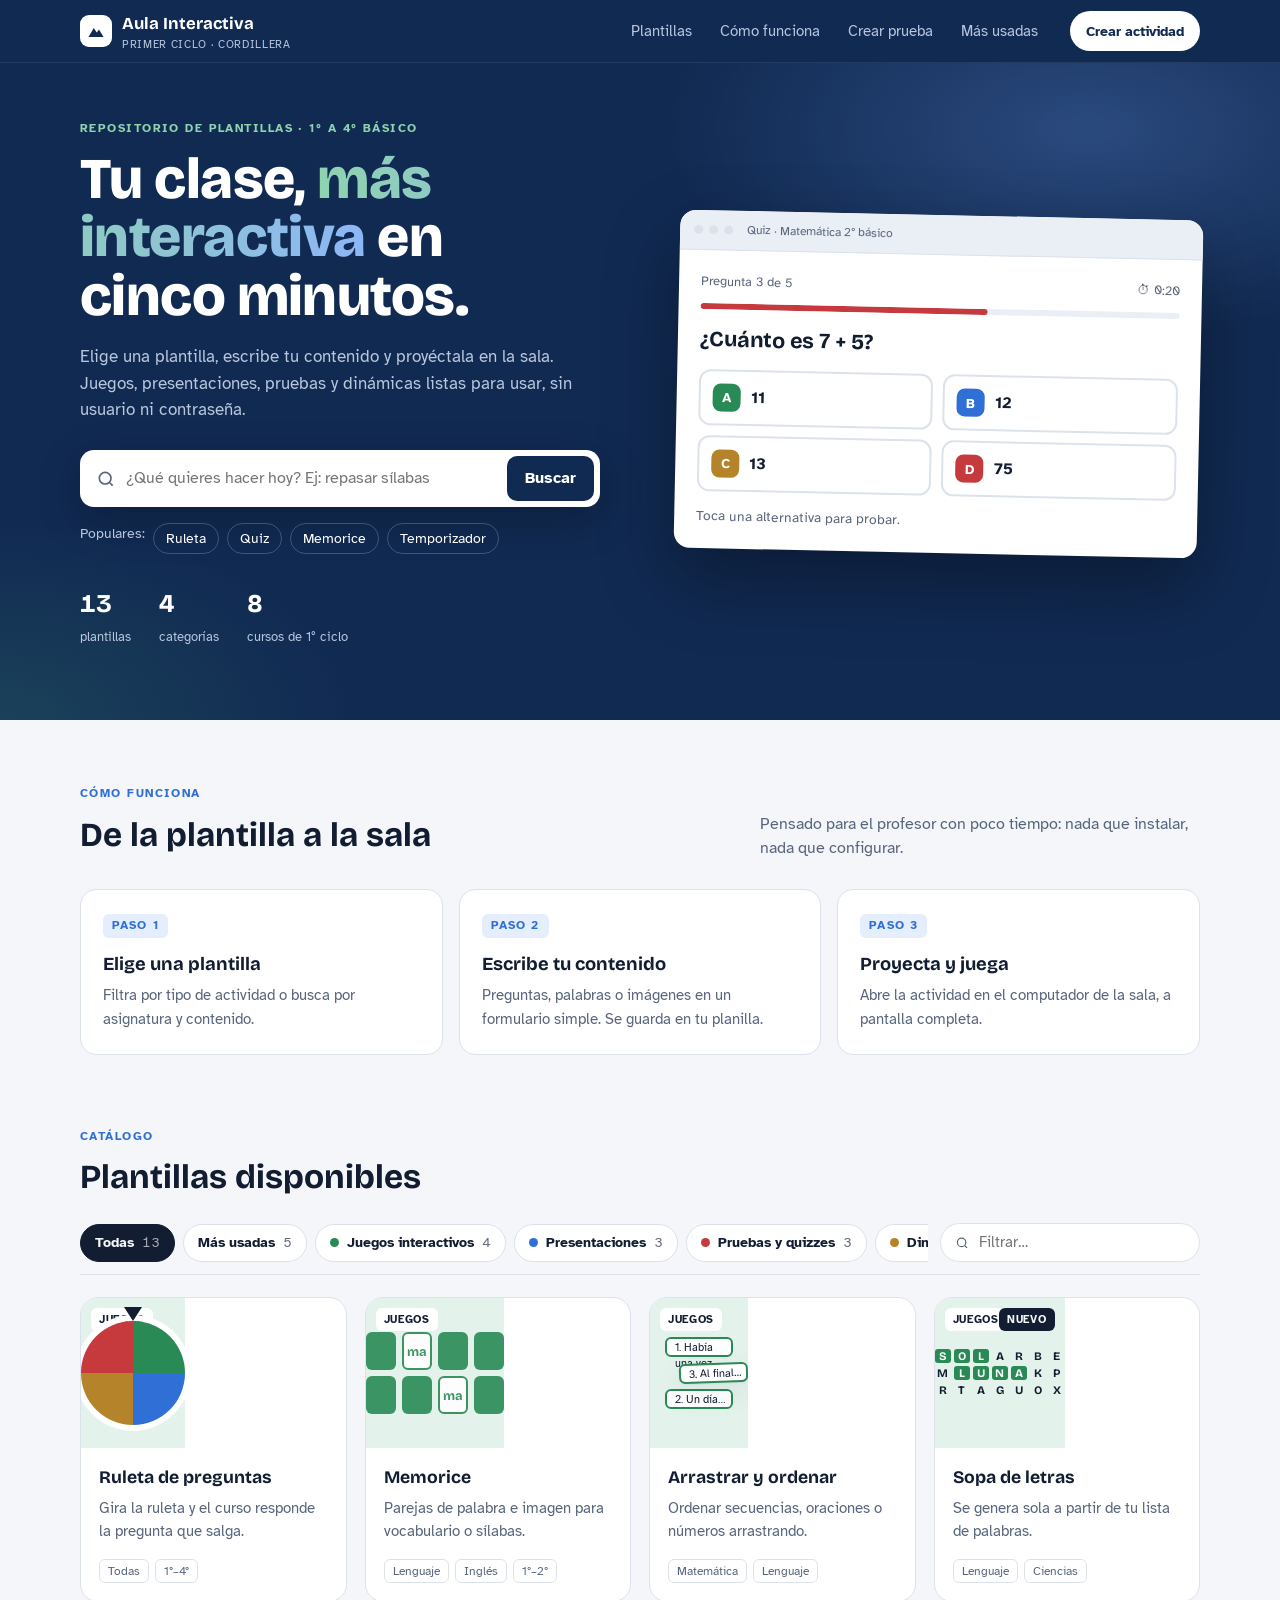
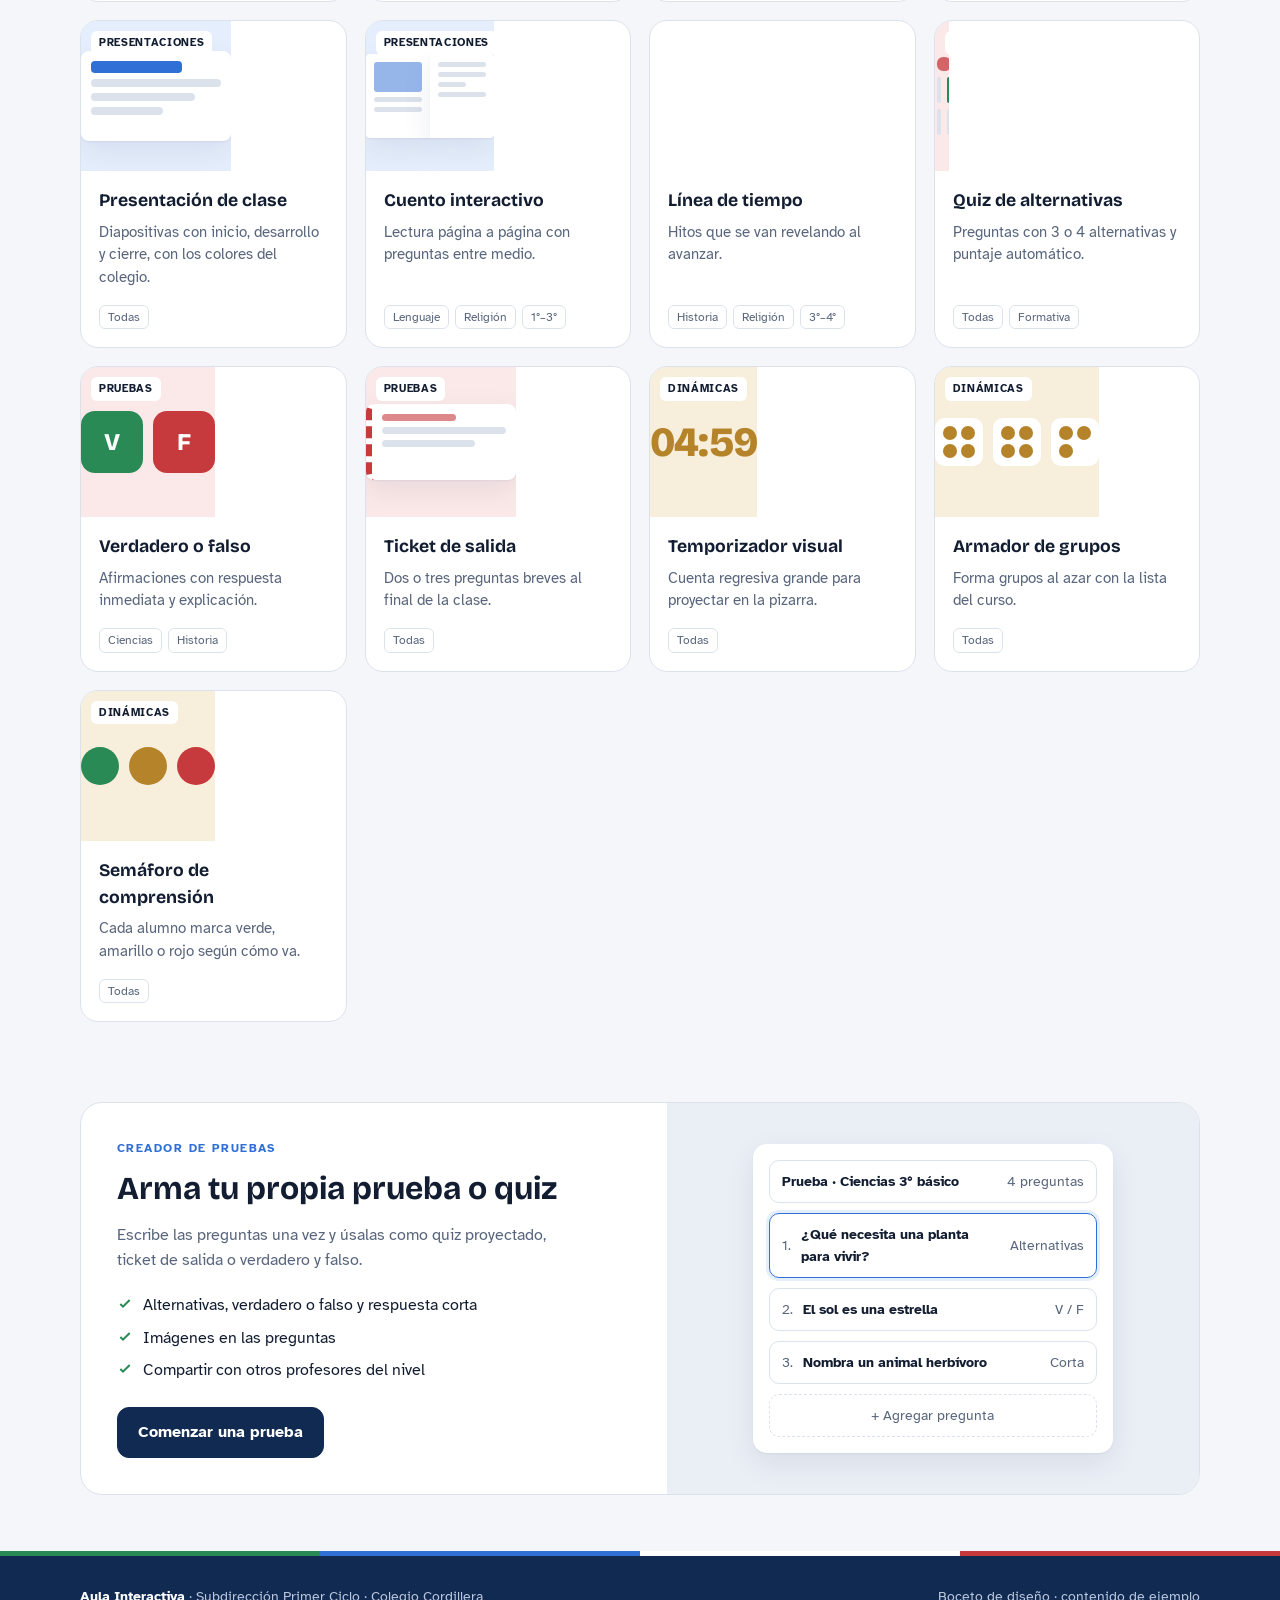
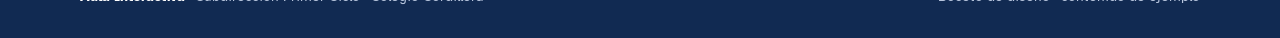
==== index.html @ 945f71b3 "Rename Index.html to index.html" ====
<!DOCTYPE html>
<html lang="es">
<head>
<meta charset="utf-8">
<meta name="viewport" content="width=device-width, initial-scale=1, viewport-fit=cover">
<style>body{margin:0}[hidden]{display:none!important}img{max-width:100%}</style>
<title>Aula Interactiva Cordillera</title>
<link rel="preconnect" href="https://fonts.googleapis.com">
<link rel="preconnect" href="https://fonts.gstatic.com" crossorigin>
<link rel="stylesheet" href="https://fonts.googleapis.com/css2?family=Bricolage+Grotesque:opsz,wght@12..96,500;12..96,700;12..96,800&family=Atkinson+Hyperlegible:wght@400;700&display=swap">
<style>
/* Layout: sitio de una página — nav fija, portada con vista previa proyectada, pasos, destacada, catálogo filtrable con miniaturas vivas, CTA crear prueba, pie */
:root{
  --bg:#f4f6fa; --surface:#ffffff; --sunk:#eaeef5; --ink:#121d31; --muted:#58657c; --line:#dce2ec;
  --navy:#112a52; --navy-2:#1b3a6e; --on-navy:#ffffff; --on-navy-muted:#b8c6de; --accent:#2f6fd6;
  --c-juegos:#2a8a55; --c-pres:#2f6fd6; --c-pruebas:#c63a3e; --c-din:#b5832a;
  --t-juegos:#e3f2ea; --t-pres:#e5eefc; --t-pruebas:#fbe8e8; --t-din:#f7efdc;
  --shadow:0 1px 2px rgba(17,42,82,.06),0 10px 30px rgba(17,42,82,.08);
  --f-display:"Bricolage Grotesque",ui-sans-serif,system-ui,sans-serif;
  --f-body:"Atkinson Hyperlegible",ui-sans-serif,system-ui,sans-serif;
}
@media (prefers-color-scheme:dark){:root:not([data-theme="light"]){
  --bg:#0c1320; --surface:#152033; --sunk:#101a2a; --ink:#e9eef7; --muted:#9caac0; --line:#24324a;
  --navy:#0a1b38; --navy-2:#13294d; --on-navy:#ffffff; --on-navy-muted:#9fb1d0; --accent:#6c9cf0;
  --c-juegos:#4cbf82; --c-pres:#6c9cf0; --c-pruebas:#ec6d70; --c-din:#e0b25b;
  --t-juegos:#15302a; --t-pres:#162a49; --t-pruebas:#3a1d24; --t-din:#33291b;
  --shadow:0 1px 2px rgba(0,0,0,.35),0 10px 30px rgba(0,0,0,.25); color-scheme:dark}}
:root[data-theme="dark"]{
  --bg:#0c1320; --surface:#152033; --sunk:#101a2a; --ink:#e9eef7; --muted:#9caac0; --line:#24324a;
  --navy:#0a1b38; --navy-2:#13294d; --on-navy:#ffffff; --on-navy-muted:#9fb1d0; --accent:#6c9cf0;
  --c-juegos:#4cbf82; --c-pres:#6c9cf0; --c-pruebas:#ec6d70; --c-din:#e0b25b;
  --t-juegos:#15302a; --t-pres:#162a49; --t-pruebas:#3a1d24; --t-din:#33291b;
  --shadow:0 1px 2px rgba(0,0,0,.35),0 10px 30px rgba(0,0,0,.25); color-scheme:dark}

*{box-sizing:border-box}
html{scroll-behavior:smooth}
body{background:var(--bg);color:var(--ink);font-family:var(--f-body);font-size:16px;line-height:1.55}
.wrap{max-width:1160px;margin:0 auto;padding-inline:20px}
h1,h2,h3{font-family:var(--f-display);text-wrap:balance;margin:0}
a{color:inherit}
button{font:inherit}
:focus-visible{outline:3px solid var(--accent);outline-offset:2px;border-radius:6px}
.eyebrow{font-size:.75rem;letter-spacing:.12em;text-transform:uppercase;font-weight:700;color:var(--accent)}

/* NAV */
.nav{position:sticky;top:env(safe-area-inset-top,0px);z-index:30;background:var(--navy);color:var(--on-navy);border-bottom:1px solid rgba(255,255,255,.08)}
.nav .wrap{display:flex;align-items:center;gap:20px;height:62px}
.logo{display:flex;align-items:center;gap:10px;text-decoration:none;font-family:var(--f-display);font-weight:700;font-size:1.05rem;white-space:nowrap}
.logo .mk{width:32px;height:32px;border-radius:9px;background:var(--on-navy);color:var(--navy);display:grid;place-items:center}
.logo small{display:block;font:400 .7rem var(--f-body);color:var(--on-navy-muted);letter-spacing:.06em;text-transform:uppercase}
.links{display:flex;gap:4px;margin-left:auto}
.links a{text-decoration:none;padding:8px 12px;border-radius:8px;color:var(--on-navy-muted);font-size:.92rem}
.links a:hover{color:var(--on-navy);background:rgba(255,255,255,.08)}
.nav .cta{background:var(--on-navy);color:var(--navy);border:0;border-radius:999px;padding:9px 16px;font-weight:700;font-size:.9rem;cursor:pointer;white-space:nowrap}
@media (max-width:820px){.links{display:none}.nav .cta{margin-left:auto}}

/* HERO */
.hero{background:var(--navy);color:var(--on-navy);position:relative;overflow:hidden}
.hero::before{content:"";position:absolute;inset:0;background:
  radial-gradient(600px 300px at 85% 10%,rgba(108,156,240,.28),transparent 70%),
  radial-gradient(500px 280px at 0% 100%,rgba(76,191,130,.16),transparent 70%)}
.hero .wrap{position:relative;display:grid;grid-template-columns:1.05fr 1fr;gap:48px;align-items:center;padding-block:56px 72px}
.hero h1{font-weight:800;font-size:clamp(2.1rem,5.2vw,3.6rem);line-height:1.02;letter-spacing:-.01em}
.hero h1 em{font-style:normal;background:linear-gradient(90deg,#8fd3ae,#8db6f7);-webkit-background-clip:text;background-clip:text;color:transparent}
.hero p.lede{color:var(--on-navy-muted);font-size:1.08rem;max-width:46ch;margin:18px 0 26px}
.hsearch{display:flex;gap:8px;background:var(--surface);border-radius:14px;padding:6px;box-shadow:0 12px 40px rgba(0,0,0,.25);max-width:520px}
.hsearch label{flex:1;min-width:0;display:flex;align-items:center;gap:10px;padding-left:10px;color:var(--muted)}
.hsearch input{flex:1;min-width:0;border:0;background:transparent;color:var(--ink);font:inherit;outline:none;padding:10px 0}
.hsearch button{border:0;border-radius:10px;background:var(--navy);color:var(--on-navy);padding:0 18px;font-weight:700;cursor:pointer}
.quick{display:flex;flex-wrap:wrap;gap:8px;margin-top:16px;font-size:.85rem;color:var(--on-navy-muted)}
.quick button{border:1px solid rgba(255,255,255,.2);background:transparent;color:var(--on-navy);border-radius:999px;padding:4px 12px;cursor:pointer;font-size:.85rem}
.quick button:hover{background:rgba(255,255,255,.1)}
.stats{display:flex;gap:28px;margin-top:30px;flex-wrap:wrap}
.stats b{display:block;font-family:var(--f-display);font-size:1.6rem;font-variant-numeric:tabular-nums}
.stats span{font-size:.8rem;color:var(--on-navy-muted)}

/* projector mockup */
.screen{background:var(--surface);color:var(--ink);border-radius:16px;box-shadow:0 30px 70px rgba(0,0,0,.35);overflow:hidden;transform:rotate(1.2deg)}
.screen .bar{display:flex;align-items:center;gap:6px;padding:10px 14px;background:var(--sunk);border-bottom:1px solid var(--line);font-size:.75rem;color:var(--muted)}
.screen .bar i{width:9px;height:9px;border-radius:50%;background:var(--line);display:block}
.screen .bar span{margin-left:8px}
.screen .body{padding:22px}
.qhead{display:flex;justify-content:space-between;align-items:center;font-size:.8rem;color:var(--muted);margin-bottom:12px}
.qprog{height:6px;border-radius:3px;background:var(--sunk);margin-bottom:18px;overflow:hidden}
.qprog div{height:100%;width:60%;background:var(--c-pruebas);border-radius:3px}
.qtext{font-family:var(--f-display);font-weight:700;font-size:1.35rem;line-height:1.2;margin-bottom:16px}
.opts{display:grid;grid-template-columns:1fr 1fr;gap:10px}
.opt{display:flex;align-items:center;gap:10px;padding:12px;border-radius:12px;border:2px solid var(--line);font-weight:700;background:var(--surface);color:var(--ink);cursor:pointer;text-align:left}
.opt .l{width:28px;height:28px;border-radius:8px;display:grid;place-items:center;color:#fff;flex:none;font-size:.85rem}
.opt.ok{border-color:var(--c-juegos);background:var(--t-juegos)}
.opt.bad{border-color:var(--c-pruebas);background:var(--t-pruebas)}
.qfoot{margin-top:14px;font-size:.85rem;color:var(--muted);min-height:1.4em}
@media (max-width:900px){.hero .wrap{grid-template-columns:1fr;gap:36px;padding-block:40px 56px}.screen{transform:none}}

/* STEPS */
.steps{padding-block:64px 24px}
.sec-head{display:flex;justify-content:space-between;align-items:flex-end;gap:16px;flex-wrap:wrap;margin-bottom:28px}
.sec-head h2{font-weight:700;font-size:clamp(1.5rem,3.4vw,2.1rem);margin-top:6px}
.sec-head p{color:var(--muted);margin:0;max-width:44ch}
.steps ol{list-style:none;margin:0;padding:0;display:grid;grid-template-columns:repeat(3,1fr);gap:16px;counter-reset:s}
.steps li{background:var(--surface);border:1px solid var(--line);border-radius:16px;padding:22px;counter-increment:s;min-width:0}
.steps li::before{content:"Paso " counter(s);display:inline-block;font-size:.72rem;letter-spacing:.1em;text-transform:uppercase;font-weight:700;color:var(--accent);background:var(--t-pres);padding:3px 9px;border-radius:6px;margin-bottom:12px}
.steps h3{font-size:1.15rem;font-weight:700;margin-bottom:6px}
.steps li p{margin:0;color:var(--muted);font-size:.95rem}
@media (max-width:760px){.steps ol{grid-template-columns:1fr}}

/* CATALOG */
.catalog{padding-block:48px 24px}
.toolbar{position:sticky;top:calc(62px + env(safe-area-inset-top,0px));z-index:20;background:var(--bg);padding-block:12px;display:flex;gap:12px;align-items:center;flex-wrap:wrap;border-bottom:1px solid var(--line);margin-bottom:22px}
.chips{display:flex;gap:8px;overflow-x:auto;scrollbar-width:none;flex:1;min-width:0}
.chips::-webkit-scrollbar{display:none}
.chip{flex:none;display:inline-flex;align-items:center;gap:8px;border:1px solid var(--line);background:var(--surface);color:var(--ink);border-radius:999px;padding:7px 14px;font-weight:700;font-size:.88rem;cursor:pointer}
.chip .dot{width:9px;height:9px;border-radius:50%}
.chip .n{font-weight:400;opacity:.65;font-variant-numeric:tabular-nums}
.chip[aria-pressed="true"]{background:var(--ink);color:var(--bg);border-color:var(--ink)}
.mini-search{display:flex;align-items:center;gap:8px;border:1px solid var(--line);background:var(--surface);border-radius:999px;padding:6px 14px;color:var(--muted);min-width:0;flex:0 1 260px}
.mini-search input{border:0;background:transparent;color:var(--ink);font:inherit;outline:none;min-width:0;width:100%;font-size:.92rem}
@media (max-width:600px){.mini-search{flex:1 1 100%}}

.grid{display:grid;grid-template-columns:repeat(auto-fill,minmax(260px,1fr));gap:18px}
.card{display:flex;flex-direction:column;text-align:left;background:var(--surface);border:1px solid var(--line);border-radius:18px;overflow:hidden;cursor:pointer;color:var(--ink);padding:0;transition:transform .18s,box-shadow .18s}
.card:hover{transform:translateY(-3px);box-shadow:var(--shadow)}
.thumb{height:150px;display:grid;place-items:center;position:relative;overflow:hidden}
.thumb .badge{position:absolute;top:10px;left:10px;font-size:.7rem;font-weight:700;letter-spacing:.06em;text-transform:uppercase;background:var(--surface);color:var(--ink);padding:3px 8px;border-radius:6px}
.thumb .new{left:auto;right:10px;background:var(--ink);color:var(--bg)}
.cbody{padding:16px 18px 18px;display:flex;flex-direction:column;gap:6px;flex:1;min-width:0}
.cbody h3{font-size:1.1rem;font-weight:700}
.cbody p{margin:0;color:var(--muted);font-size:.92rem}
.meta{display:flex;flex-wrap:wrap;gap:6px;margin-top:auto;padding-top:10px}
.tag{font-size:.74rem;border:1px solid var(--line);border-radius:6px;padding:2px 8px;color:var(--muted)}
.empty{padding:50px 0;text-align:center;color:var(--muted)}

/* mini previews */
.p-wheel{width:104px;height:104px;border-radius:50%;background:conic-gradient(var(--c-juegos) 0 25%,var(--c-pres) 0 50%,var(--c-din) 0 75%,var(--c-pruebas) 0);box-shadow:0 0 0 6px var(--surface);position:relative}
.p-wheel::after{content:"";position:absolute;top:-14px;left:50%;transform:translateX(-50%);border:9px solid transparent;border-top:14px solid var(--ink)}
.p-mem{display:grid;grid-template-columns:repeat(4,30px);gap:6px}
.p-mem i{height:38px;border-radius:6px;background:var(--c-juegos);opacity:.9}
.p-mem i.f{background:var(--surface);border:2px solid var(--c-juegos);display:grid;place-items:center;font:700 .8rem var(--f-display);color:var(--c-juegos);font-style:normal}
.p-drag{display:flex;flex-direction:column;gap:6px;width:70%}
.p-drag i{height:20px;border-radius:6px;background:var(--surface);border:2px solid var(--c-juegos);font-style:normal;font-size:.7rem;padding-left:8px;line-height:16px;color:var(--ink)}
.p-drag i.m{transform:translateX(14px) rotate(-2deg);box-shadow:var(--shadow)}
.p-sopa{display:grid;grid-template-columns:repeat(7,16px);gap:3px;font:700 .72rem var(--f-display);color:var(--ink);text-align:center}
.p-sopa b{background:var(--c-juegos);color:#fff;border-radius:3px}
.p-slide{width:150px;height:90px;border-radius:8px;background:var(--surface);box-shadow:var(--shadow);padding:10px;display:flex;flex-direction:column;gap:6px}
.p-slide i{display:block;height:8px;border-radius:4px;background:var(--line)}
.p-slide i.h{height:12px;width:70%;background:var(--c-pres)}
.p-book{display:flex}.p-book i{width:64px;height:84px;background:var(--surface);box-shadow:var(--shadow);border-radius:4px 0 0 4px;padding:8px;display:flex;flex-direction:column;gap:5px}
.p-book i+i{border-radius:0 4px 4px 0}.p-book i b{height:5px;border-radius:3px;background:var(--line);display:block}.p-book i b.c{height:30px;background:var(--c-pres);opacity:.5}
.p-line{position:relative;width:78%;height:4px;background:var(--c-pres);border-radius:2px}
.p-line i{position:absolute;top:-6px;width:16px;height:16px;border-radius:50%;background:var(--surface);border:3px solid var(--c-pres)}
.p-quiz{display:grid;grid-template-columns:1fr 1fr;gap:6px;width:70%}
.p-quiz i{height:26px;border-radius:6px;background:var(--surface);border:2px solid var(--line)}
.p-quiz i.ok{border-color:var(--c-juegos);background:var(--t-juegos)}
.p-quiz i.q{grid-column:1/3;height:14px;border:0;background:var(--c-pruebas);opacity:.75}
.p-vf{display:flex;gap:10px}.p-vf i{width:62px;height:62px;border-radius:14px;display:grid;place-items:center;font:800 1.5rem var(--f-display);color:#fff;font-style:normal}
.p-ticket{width:150px;height:76px;background:var(--surface);border-radius:8px;box-shadow:var(--shadow);border-left:6px dashed var(--c-pruebas);padding:10px;display:flex;flex-direction:column;gap:6px}
.p-ticket i{display:block;height:7px;border-radius:4px;background:var(--line)}
.p-timer{font:800 2.6rem var(--f-display);color:var(--c-din);font-variant-numeric:tabular-nums;letter-spacing:-.02em}
.p-groups{display:flex;gap:10px}.p-groups i{display:grid;grid-template-columns:repeat(2,14px);gap:4px;padding:8px;border-radius:10px;background:var(--surface)}
.p-groups i b{width:14px;height:14px;border-radius:50%;background:var(--c-din);display:block}
.p-sem{display:flex;gap:10px}.p-sem i{width:38px;height:38px;border-radius:50%}

/* FEATURE CTA */
.create{margin-block:56px 24px;background:var(--surface);border:1px solid var(--line);border-radius:22px;display:grid;grid-template-columns:1.1fr 1fr;overflow:hidden}
.create .txt{padding:36px;min-width:0}
.create h2{font-weight:700;font-size:clamp(1.5rem,3.2vw,2rem);margin:6px 0 10px}
.create p{color:var(--muted);margin:0 0 20px;max-width:44ch}
.create ul{list-style:none;padding:0;margin:0 0 24px;display:grid;gap:8px}
.create li{display:flex;gap:10px;align-items:flex-start}
.create li svg{flex:none;color:var(--c-juegos);margin-top:3px}
.btn{display:inline-flex;align-items:center;gap:8px;border-radius:12px;padding:12px 20px;font-weight:700;cursor:pointer;border:1px solid var(--line);background:var(--surface);color:var(--ink)}
.btn.primary{background:var(--navy);color:var(--on-navy);border-color:var(--navy)}
.create .art{background:var(--sunk);padding:28px;display:flex;align-items:center;justify-content:center;min-width:0}
.builder{width:100%;max-width:360px;background:var(--surface);border-radius:14px;box-shadow:var(--shadow);padding:16px;display:grid;gap:10px;font-size:.85rem}
.builder .row{border:1px solid var(--line);border-radius:10px;padding:10px 12px;display:flex;justify-content:space-between;gap:10px;align-items:center}
.builder .row span{color:var(--muted)}
.builder .row.on{border-color:var(--accent);box-shadow:0 0 0 3px var(--t-pres)}
.builder .add{border:1.5px dashed var(--line);border-radius:10px;padding:10px;text-align:center;color:var(--muted)}
@media (max-width:820px){.create{grid-template-columns:1fr}.create .txt{padding:26px}}

/* FOOTER */
footer{background:var(--navy);color:var(--on-navy-muted);margin-top:56px;font-size:.88rem}
footer .wrap{display:flex;justify-content:space-between;gap:20px;flex-wrap:wrap;padding-block:30px}
footer strong{color:var(--on-navy)}
.stripe{height:5px;background:linear-gradient(90deg,#2a8a55 0 25%,#2f6fd6 25% 50%,#ffffff 50% 75%,#c63a3e 75%)}

/* SHEET */
.scrim{position:fixed;inset:0;background:rgba(8,16,32,.5);z-index:40}
.sheet{position:fixed;left:50%;top:50%;transform:translate(-50%,-50%);z-index:41;background:var(--surface);color:var(--ink);border-radius:20px;width:min(640px,calc(100% - 32px));max-height:88vh;overflow:auto;box-shadow:0 30px 80px rgba(0,0,0,.35)}
.sheet .thumb{height:200px}
.sheet .in{padding:22px 24px 24px}
.sheet h3{font-size:1.5rem;font-weight:700;margin:6px 0 6px}
.sheet .x{position:absolute;top:12px;right:12px;width:36px;height:36px;border-radius:50%;border:0;background:var(--surface);color:var(--ink);cursor:pointer;box-shadow:var(--shadow);font-size:1.2rem}
.sheet h4{margin:18px 0 6px;font-size:.78rem;letter-spacing:.1em;text-transform:uppercase;color:var(--muted)}
.sheet ul{margin:0;padding-left:18px}
.actions{display:flex;gap:10px;flex-wrap:wrap;margin-top:22px}
.actions .btn{flex:1;min-width:150px;justify-content:center}
@media (max-width:560px){.sheet{top:auto;bottom:0;left:0;transform:none;width:100%;border-radius:20px 20px 0 0;padding-bottom:env(safe-area-inset-bottom,0px)}}
.toast{position:fixed;left:50%;bottom:calc(24px + env(safe-area-inset-bottom,0px));transform:translateX(-50%);background:var(--ink);color:var(--bg);padding:11px 18px;border-radius:10px;font-size:.9rem;z-index:60;max-width:calc(100% - 32px)}
@media (prefers-reduced-motion:reduce){html{scroll-behavior:auto}.card{transition:none}.card:hover{transform:none}}
</style>
</head>
<body>

<nav class="nav" aria-label="Principal">
  <div class="wrap">
    <a class="logo" href="#inicio">
      <span class="mk"><svg width="18" height="18" viewBox="0 0 24 24" fill="currentColor"><path d="M2 20l7-12 4 6 3-4 6 10z"/></svg></span>
      <span>Aula Interactiva<small>Primer Ciclo · Cordillera</small></span>
    </a>
    <div class="links">
      <a href="#plantillas">Plantillas</a>
      <a href="#como">Cómo funciona</a>
      <a href="#crear">Crear prueba</a>
      <a href="#plantillas" data-filter="favs">Más usadas</a>
    </div>
    <button class="cta" type="button" data-go="crear">Crear actividad</button>
  </div>
</nav>

<header class="hero" id="inicio">
  <div class="wrap">
    <div>
      <div class="eyebrow" style="color:#8fd3ae">Repositorio de plantillas · 1° a 4° básico</div>
      <h1 style="margin-top:12px">Tu clase, <em>más interactiva</em> en cinco minutos.</h1>
      <p class="lede">Elige una plantilla, escribe tu contenido y proyéctala en la sala. Juegos, presentaciones, pruebas y dinámicas listas para usar, sin usuario ni contraseña.</p>
      <form class="hsearch" id="hform" role="search">
        <label for="hq">
          <svg width="20" height="20" viewBox="0 0 24 24" fill="none" stroke="currentColor" stroke-width="2"><circle cx="11" cy="11" r="7"/><path d="M20 20l-3.5-3.5"/></svg>
          <input id="hq" type="search" placeholder="¿Qué quieres hacer hoy? Ej: repasar sílabas" autocomplete="off">
        </label>
        <button type="submit">Buscar</button>
      </form>
      <div class="quick">Populares:
        <button type="button" data-q="ruleta">Ruleta</button>
        <button type="button" data-q="quiz">Quiz</button>
        <button type="button" data-q="memorice">Memorice</button>
        <button type="button" data-q="temporizador">Temporizador</button>
      </div>
      <div class="stats">
        <div><b id="st-n">13</b><span>plantillas</span></div>
        <div><b>4</b><span>categorías</span></div>
        <div><b>8</b><span>cursos de 1° ciclo</span></div>
      </div>
    </div>

    <div class="screen" aria-label="Vista previa: quiz proyectado">
      <div class="bar"><i></i><i></i><i></i><span>Quiz · Matemática 2° básico</span></div>
      <div class="body">
        <div class="qhead"><span>Pregunta 3 de 5</span><span>⏱ 0:20</span></div>
        <div class="qprog"><div></div></div>
        <div class="qtext">¿Cuánto es 7 + 5?</div>
        <div class="opts" id="demo">
          <button class="opt" type="button" data-ok="0"><span class="l" style="background:var(--c-juegos)">A</span>11</button>
          <button class="opt" type="button" data-ok="1"><span class="l" style="background:var(--c-pres)">B</span>12</button>
          <button class="opt" type="button" data-ok="0"><span class="l" style="background:var(--c-din)">C</span>13</button>
          <button class="opt" type="button" data-ok="0"><span class="l" style="background:var(--c-pruebas)">D</span>75</button>
        </div>
        <div class="qfoot" id="demo-msg">Toca una alternativa para probar.</div>
      </div>
    </div>
  </div>
</header>

<main>
  <section class="steps wrap" id="como">
    <div class="sec-head">
      <div><div class="eyebrow">Cómo funciona</div><h2>De la plantilla a la sala</h2></div>
      <p>Pensado para el profesor con poco tiempo: nada que instalar, nada que configurar.</p>
    </div>
    <ol>
      <li><h3>Elige una plantilla</h3><p>Filtra por tipo de actividad o busca por asignatura y contenido.</p></li>
      <li><h3>Escribe tu contenido</h3><p>Preguntas, palabras o imágenes en un formulario simple. Se guarda en tu planilla.</p></li>
      <li><h3>Proyecta y juega</h3><p>Abre la actividad en el computador de la sala, a pantalla completa.</p></li>
    </ol>
  </section>

  <section class="catalog wrap" id="plantillas">
    <div class="sec-head" style="margin-bottom:8px">
      <div><div class="eyebrow">Catálogo</div><h2>Plantillas disponibles</h2></div>
    </div>
    <div class="toolbar">
      <div class="chips" id="chips" role="toolbar" aria-label="Filtrar por categoría"></div>
      <label class="mini-search" for="q">
        <svg width="16" height="16" viewBox="0 0 24 24" fill="none" stroke="currentColor" stroke-width="2"><circle cx="11" cy="11" r="7"/><path d="M20 20l-3.5-3.5"/></svg>
        <input id="q" type="search" placeholder="Filtrar…" autocomplete="off">
      </label>
    </div>
    <div class="grid" id="grid"></div>
  </section>

  <section class="wrap" id="crear">
    <div class="create">
      <div class="txt">
        <div class="eyebrow">Creador de pruebas</div>
        <h2>Arma tu propia prueba o quiz</h2>
        <p>Escribe las preguntas una vez y úsalas como quiz proyectado, ticket de salida o verdadero y falso.</p>
        <ul>
          <li><svg width="16" height="16" viewBox="0 0 24 24" fill="none" stroke="currentColor" stroke-width="3"><path d="M5 12l4 4 10-10"/></svg>Alternativas, verdadero o falso y respuesta corta</li>
          <li><svg width="16" height="16" viewBox="0 0 24 24" fill="none" stroke="currentColor" stroke-width="3"><path d="M5 12l4 4 10-10"/></svg>Imágenes en las preguntas</li>
          <li><svg width="16" height="16" viewBox="0 0 24 24" fill="none" stroke="currentColor" stroke-width="3"><path d="M5 12l4 4 10-10"/></svg>Compartir con otros profesores del nivel</li>
        </ul>
        <button class="btn primary" type="button" id="btn-crear">Comenzar una prueba</button>
      </div>
      <div class="art">
        <div class="builder" aria-hidden="true">
          <div class="row"><strong>Prueba · Ciencias 3° básico</strong><span>4 preguntas</span></div>
          <div class="row on"><span>1.</span><strong style="flex:1">¿Qué necesita una planta para vivir?</strong><span>Alternativas</span></div>
          <div class="row"><span>2.</span><strong style="flex:1">El sol es una estrella</strong><span>V / F</span></div>
          <div class="row"><span>3.</span><strong style="flex:1">Nombra un animal herbívoro</strong><span>Corta</span></div>
          <div class="add">+ Agregar pregunta</div>
        </div>
      </div>
    </div>
  </section>
</main>

<footer>
  <div class="stripe"></div>
  <div class="wrap">
    <div><strong>Aula Interactiva</strong> · Subdirección Primer Ciclo · Colegio Cordillera</div>
    <div>Boceto de diseño · contenido de ejemplo</div>
  </div>
</footer>

<div class="scrim" id="scrim" hidden></div>
<div class="sheet" id="sheet" role="dialog" aria-modal="true" aria-labelledby="sh-t" hidden></div>
<div class="toast" id="toast" role="status" hidden></div>

<script>
const CATS={
  juegos:{name:"Juegos interactivos",c:"--c-juegos",t:"--t-juegos"},
  pres:{name:"Presentaciones",c:"--c-pres",t:"--t-pres"},
  pruebas:{name:"Pruebas y quizzes",c:"--c-pruebas",t:"--t-pruebas"},
  din:{name:"Dinámicas de aula",c:"--c-din",t:"--t-din"}
};
const P={
  ruleta:'<div class="p-wheel"></div>',
  memoria:'<div class="p-mem"><i></i><i class="f">ma</i><i></i><i></i><i></i><i></i><i class="f">ma</i><i></i></div>',
  arrastrar:'<div class="p-drag"><i>1. Había una vez…</i><i class="m">3. Al final…</i><i>2. Un día…</i></div>',
  sopa:'<div class="p-sopa">'+"SOLARBE".split("").map((l,i)=>i<3?`<b>${l}</b>`:`<span>${l}</span>`).join("")+"MLUNAKP".split("").map((l,i)=>i>0&&i<5?`<b>${l}</b>`:`<span>${l}</span>`).join("")+"RTAGUOX".split("").map(l=>`<span>${l}</span>`).join("")+'</div>',
  slides:'<div class="p-slide"><i class="h"></i><i></i><i style="width:80%"></i><i style="width:55%"></i></div>',
  cuento:'<div class="p-book"><i><b class="c"></b><b></b><b></b></i><i><b></b><b></b><b style="width:60%"></b><b></b></i></div>',
  linea:'<div class="p-line"><i style="left:0"></i><i style="left:30%"></i><i style="left:62%"></i><i style="left:calc(100% - 16px)"></i></div>',
  quiz:'<div class="p-quiz"><i class="q"></i><i></i><i class="ok"></i><i></i><i></i></div>',
  vf:'<div class="p-vf"><i style="background:var(--c-juegos)">V</i><i style="background:var(--c-pruebas)">F</i></div>',
  ticket:'<div class="p-ticket"><i style="width:60%;background:var(--c-pruebas);opacity:.6"></i><i></i><i style="width:75%"></i></div>',
  timer:'<div class="p-timer">04:59</div>',
  grupos:'<div class="p-groups"><i><b></b><b></b><b></b><b></b></i><i><b></b><b></b><b></b><b></b></i><i><b></b><b></b><b></b></i></div>',
  semaforo:'<div class="p-sem"><i style="background:var(--c-juegos)"></i><i style="background:var(--c-din)"></i><i style="background:var(--c-pruebas)"></i></div>'
};
const DATA=[
  {cat:"juegos",p:"ruleta",t:"Ruleta de preguntas",d:"Gira la ruleta y el curso responde la pregunta que salga.",tags:["Todas","1°–4°"],uso:["Repaso al cierre de clase","Elegir alumno al azar"],pide:["Lista de preguntas o nombres"],nuevo:false,fav:true},
  {cat:"juegos",p:"memoria",t:"Memorice",d:"Parejas de palabra e imagen para vocabulario o sílabas.",tags:["Lenguaje","Inglés","1°–2°"],uso:["Vocabulario nuevo","Asociar sílaba y dibujo"],pide:["Pares de palabras o imágenes"],fav:true},
  {cat:"juegos",p:"arrastrar",t:"Arrastrar y ordenar",d:"Ordenar secuencias, oraciones o números arrastrando.",tags:["Matemática","Lenguaje"],uso:["Secuencia de un cuento","Ordenar números"],pide:["Elementos en el orden correcto"]},
  {cat:"juegos",p:"sopa",t:"Sopa de letras",d:"Se genera sola a partir de tu lista de palabras.",tags:["Lenguaje","Ciencias"],uso:["Palabras del día","Conceptos de la unidad"],pide:["Lista de palabras"],nuevo:true},
  {cat:"pres",p:"slides",t:"Presentación de clase",d:"Diapositivas con inicio, desarrollo y cierre, con los colores del colegio.",tags:["Todas"],uso:["Contenido nuevo","Objetivo de la clase visible"],pide:["Objetivo, títulos y textos"],fav:true},
  {cat:"pres",p:"cuento",t:"Cuento interactivo",d:"Lectura página a página con preguntas entre medio.",tags:["Lenguaje","Religión","1°–3°"],uso:["Lectura compartida","Comprensión lectora"],pide:["Texto por página e imágenes"]},
  {cat:"pres",p:"linea",t:"Línea de tiempo",d:"Hitos que se van revelando al avanzar.",tags:["Historia","Religión","3°–4°"],uso:["Historia de Chile","Vida de un santo"],pide:["Fechas y descripción de cada hito"],nuevo:true},
  {cat:"pruebas",p:"quiz",t:"Quiz de alternativas",d:"Preguntas con 3 o 4 alternativas y puntaje automático.",tags:["Todas","Formativa"],uso:["Control rápido","Diagnóstico de unidad"],pide:["Preguntas y alternativas"],fav:true},
  {cat:"pruebas",p:"vf",t:"Verdadero o falso",d:"Afirmaciones con respuesta inmediata y explicación.",tags:["Ciencias","Historia"],uso:["Repaso antes de prueba","Errores frecuentes"],pide:["Afirmaciones y respuesta"]},
  {cat:"pruebas",p:"ticket",t:"Ticket de salida",d:"Dos o tres preguntas breves al final de la clase.",tags:["Todas"],uso:["Verificar el objetivo","Recoger dudas"],pide:["2 o 3 preguntas"]},
  {cat:"din",p:"timer",t:"Temporizador visual",d:"Cuenta regresiva grande para proyectar en la pizarra.",tags:["Todas"],uso:["Trabajo individual","Transiciones"],pide:["Minutos"],fav:true},
  {cat:"din",p:"grupos",t:"Armador de grupos",d:"Forma grupos al azar con la lista del curso.",tags:["Todas"],uso:["Trabajo colaborativo","Rotar compañeros"],pide:["Curso y tamaño del grupo"]},
  {cat:"din",p:"semaforo",t:"Semáforo de comprensión",d:"Cada alumno marca verde, amarillo o rojo según cómo va.",tags:["Todas"],uso:["Monitorear la clase","Ajustar el ritmo"],pide:["Nada: se usa directo"]}
];
const $=s=>document.querySelector(s);
let active="todas";
try{active=localStorage.getItem("aula-cat2")||"todas"}catch(e){}

function chips(){
  const all=[["todas","Todas",null,DATA.length],["favs","Más usadas",null,DATA.filter(d=>d.fav).length],...Object.entries(CATS).map(([k,c])=>[k,c.name,c.c,DATA.filter(d=>d.cat===k).length])];
  $("#chips").innerHTML=all.map(([k,n,c,cnt])=>`<button class="chip" type="button" data-k="${k}" aria-pressed="${active===k}">${c?`<span class="dot" style="background:var(${c})"></span>`:""}${n} <span class="n">${cnt}</span></button>`).join("");
}
function thumb(d){const c=CATS[d.cat];return `<div class="thumb" style="background:var(${c.t})"><span class="badge">${c.name.split(" ")[0]}</span>${d.nuevo?'<span class="badge new">Nuevo</span>':""}${P[d.p]}</div>`}
function render(){
  const q=$("#q").value.trim().toLowerCase();
  const items=DATA.filter(d=>(active==="todas"||(active==="favs"?d.fav:d.cat===active))&&(!q||(d.t+" "+d.d+" "+d.tags.join(" ")+" "+CATS[d.cat].name).toLowerCase().includes(q)));
  $("#grid").innerHTML=items.length?items.map(d=>`<button class="card" type="button" data-i="${DATA.indexOf(d)}">${thumb(d)}<div class="cbody"><h3>${d.t}</h3><p>${d.d}</p><div class="meta">${d.tags.map(t=>`<span class="tag">${t}</span>`).join("")}</div></div></button>`).join("")
    :`<p class="empty" style="grid-column:1/-1">No encontramos plantillas para “${q}”. Prueba con otra palabra o elige “Todas”.</p>`;
}
function setFilter(k){active=k;try{localStorage.setItem("aula-cat2",k)}catch(e){}chips();render()}
function openSheet(d){
  $("#sheet").innerHTML=`<button class="x" type="button" aria-label="Cerrar" id="sh-x">×</button>${thumb(d)}<div class="in">
    <div class="eyebrow" style="color:var(${CATS[d.cat].c})">${CATS[d.cat].name}</div>
    <h3 id="sh-t">${d.t}</h3><p style="margin:0;color:var(--muted)">${d.d}</p>
    <h4>Ideal para</h4><ul>${d.uso.map(u=>`<li>${u}</li>`).join("")}</ul>
    <h4>Qué necesitas tener listo</h4><ul>${d.pide.map(u=>`<li>${u}</li>`).join("")}</ul>
    <div class="actions"><button class="btn" type="button" id="b-ver">Ver ejemplo</button><button class="btn primary" type="button" id="b-usar">Usar esta plantilla</button></div></div>`;
  $("#scrim").hidden=false;$("#sheet").hidden=false;$("#b-usar").focus();
  $("#sh-x").onclick=close;
  $("#b-usar").onclick=()=>{close();toast(`Aquí se abrirá el editor de “${d.t}”.`)};
  $("#b-ver").onclick=()=>{close();toast("Aquí se abrirá un ejemplo listo para proyectar.")};
}
function close(){$("#scrim").hidden=true;$("#sheet").hidden=true}
let tt;function toast(m){const t=$("#toast");t.textContent=m;t.hidden=false;clearTimeout(tt);tt=setTimeout(()=>t.hidden=true,2600)}
function goSearch(v){$("#q").value=v;setFilter("todas");$("#plantillas").scrollIntoView()}

$("#chips").addEventListener("click",e=>{const b=e.target.closest(".chip");if(b)setFilter(b.dataset.k)});
$("#grid").addEventListener("click",e=>{const c=e.target.closest(".card");if(c)openSheet(DATA[+c.dataset.i])});
$("#q").addEventListener("input",render);
$("#hform").addEventListener("submit",e=>{e.preventDefault();goSearch($("#hq").value.trim())});
document.querySelectorAll(".quick button").forEach(b=>b.addEventListener("click",()=>goSearch(b.dataset.q)));
document.querySelector('.links a[data-filter="favs"]').addEventListener("click",()=>setFilter("favs"));
document.querySelectorAll("[data-go]").forEach(b=>b.addEventListener("click",()=>$("#"+b.dataset.go).scrollIntoView()));
$("#btn-crear").addEventListener("click",()=>toast("Aquí se abrirá el creador de pruebas."));
$("#scrim").addEventListener("click",close);
document.addEventListener("keydown",e=>{if(e.key==="Escape")close()});
$("#demo").addEventListener("click",e=>{
  const b=e.target.closest(".opt");if(!b)return;
  document.querySelectorAll("#demo .opt").forEach(o=>o.classList.remove("ok","bad"));
  const ok=b.dataset.ok==="1";b.classList.add(ok?"ok":"bad");
  if(!ok)document.querySelector('#demo .opt[data-ok="1"]').classList.add("ok");
  $("#demo-msg").textContent=ok?"¡Correcto! 7 + 5 = 12.":"Casi. La respuesta correcta es 12.";
});
$("#st-n").textContent=DATA.length;
chips();render();
</script>
</body>
</html>
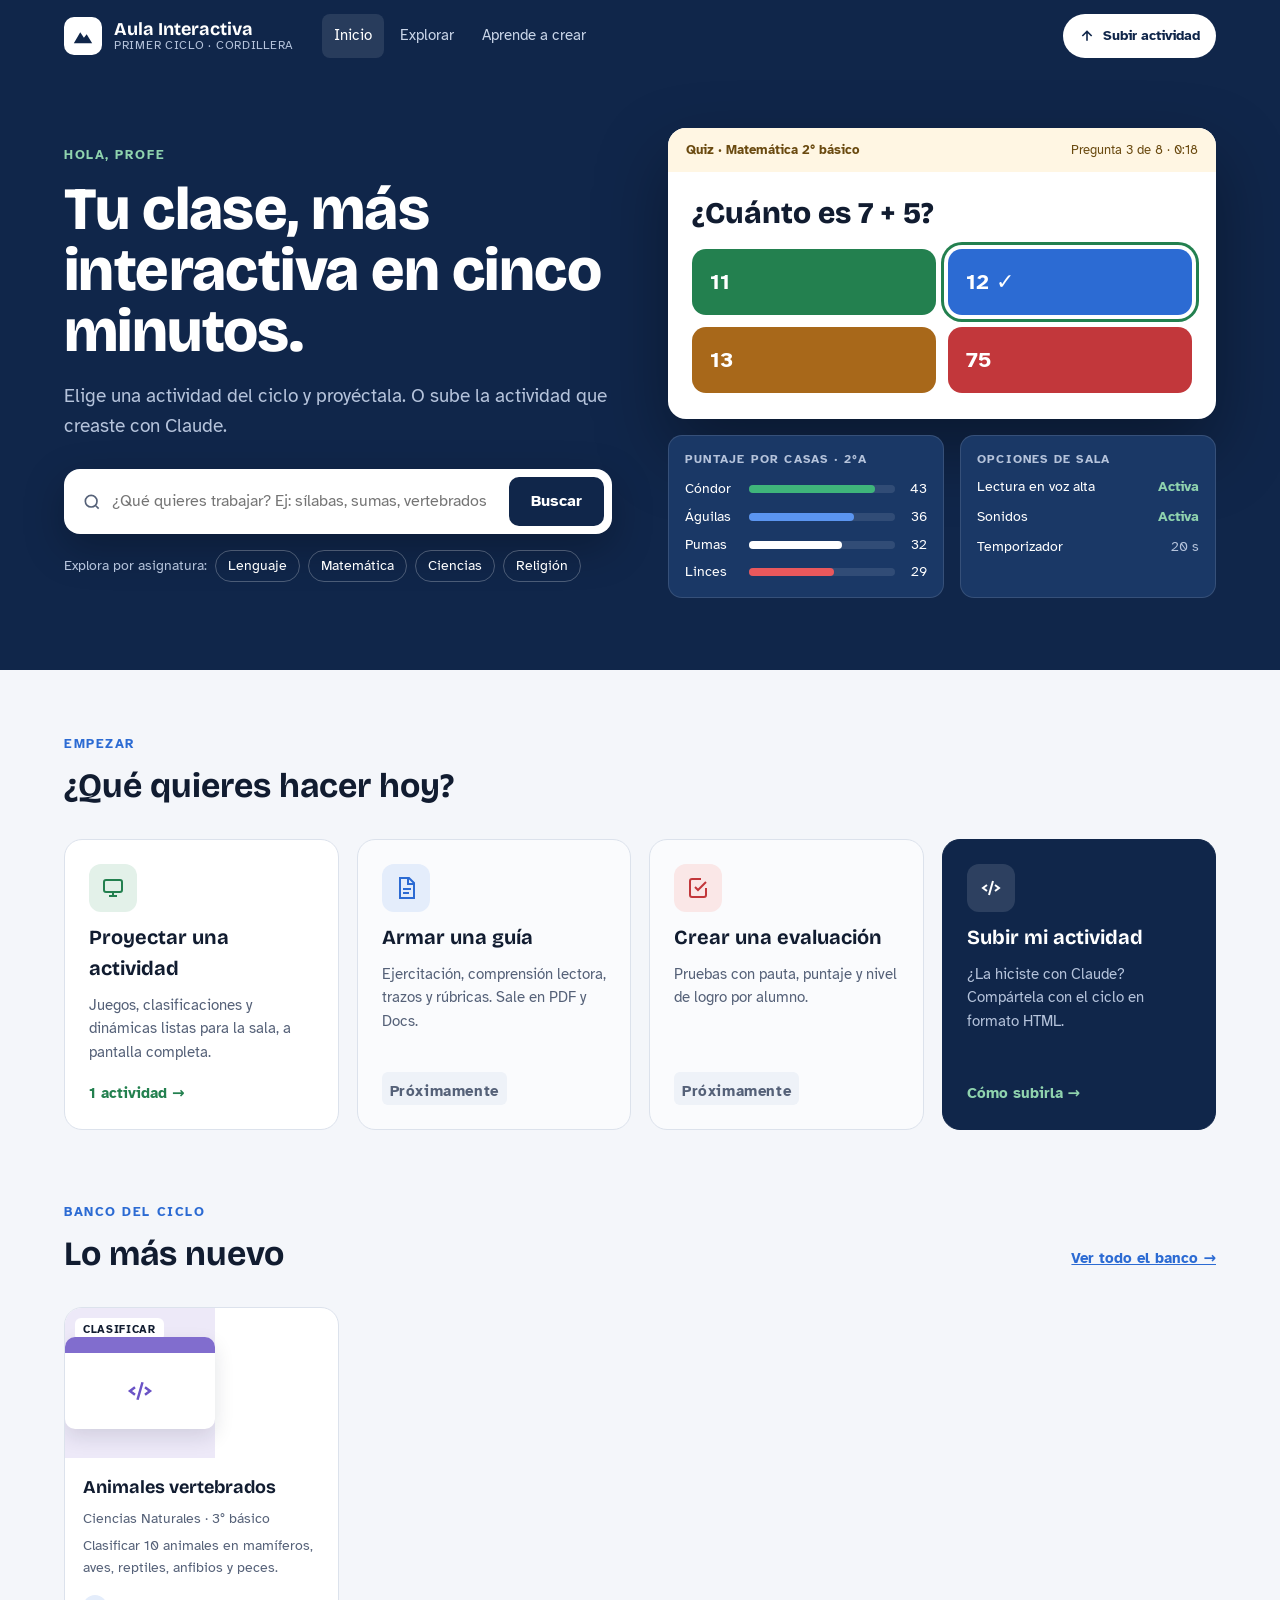
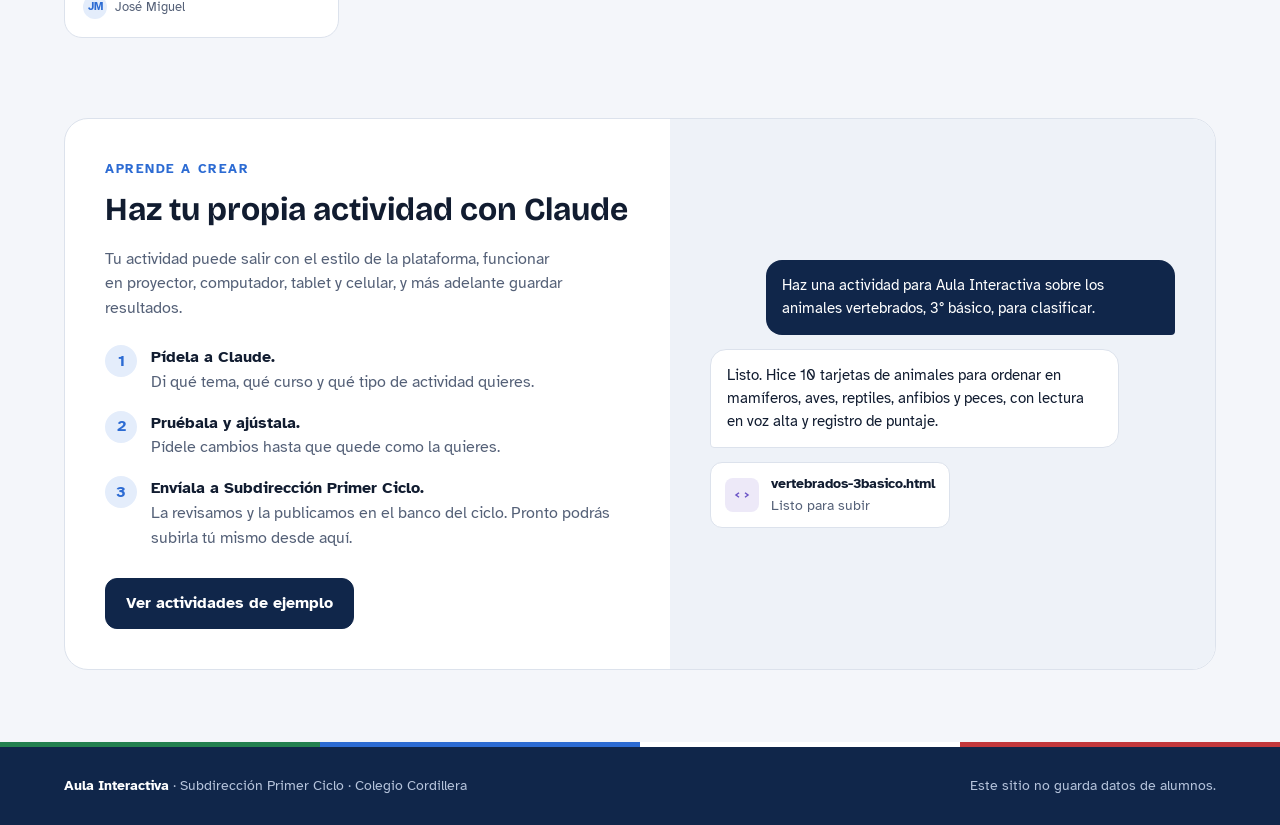
==== commit f4bc3d6c: "Reconstruye portada y catálogo con el nuevo diseño - Portada (index.html) y Explorar (catalogo.html)" ====
--- a/index.html
+++ b/index.html
@@ -2,419 +2,177 @@
 <html lang="es">
 <head>
 <meta charset="utf-8">
-<meta name="viewport" content="width=device-width, initial-scale=1, viewport-fit=cover">
-<style>body{margin:0}[hidden]{display:none!important}img{max-width:100%}</style>
-<title>Aula Interactiva Cordillera</title>
+<meta name="viewport" content="width=device-width, initial-scale=1">
+<title>Aula Interactiva · Primer Ciclo Cordillera</title>
+<meta name="description" content="Actividades, guías y evaluaciones del Primer Ciclo del Colegio Cordillera para proyectar en la sala.">
 <link rel="preconnect" href="https://fonts.googleapis.com">
 <link rel="preconnect" href="https://fonts.gstatic.com" crossorigin>
 <link rel="stylesheet" href="https://fonts.googleapis.com/css2?family=Bricolage+Grotesque:opsz,wght@12..96,500;12..96,700;12..96,800&family=Atkinson+Hyperlegible:wght@400;700&display=swap">
-<style>
-/* Layout: sitio de una página — nav fija, portada con vista previa proyectada, pasos, destacada, catálogo filtrable con miniaturas vivas, CTA crear prueba, pie */
-:root{
-  --bg:#f4f6fa; --surface:#ffffff; --sunk:#eaeef5; --ink:#121d31; --muted:#58657c; --line:#dce2ec;
-  --navy:#112a52; --navy-2:#1b3a6e; --on-navy:#ffffff; --on-navy-muted:#b8c6de; --accent:#2f6fd6;
-  --c-juegos:#2a8a55; --c-pres:#2f6fd6; --c-pruebas:#c63a3e; --c-din:#b5832a;
-  --t-juegos:#e3f2ea; --t-pres:#e5eefc; --t-pruebas:#fbe8e8; --t-din:#f7efdc;
-  --shadow:0 1px 2px rgba(17,42,82,.06),0 10px 30px rgba(17,42,82,.08);
-  --f-display:"Bricolage Grotesque",ui-sans-serif,system-ui,sans-serif;
-  --f-body:"Atkinson Hyperlegible",ui-sans-serif,system-ui,sans-serif;
-}
-@media (prefers-color-scheme:dark){:root:not([data-theme="light"]){
-  --bg:#0c1320; --surface:#152033; --sunk:#101a2a; --ink:#e9eef7; --muted:#9caac0; --line:#24324a;
-  --navy:#0a1b38; --navy-2:#13294d; --on-navy:#ffffff; --on-navy-muted:#9fb1d0; --accent:#6c9cf0;
-  --c-juegos:#4cbf82; --c-pres:#6c9cf0; --c-pruebas:#ec6d70; --c-din:#e0b25b;
-  --t-juegos:#15302a; --t-pres:#162a49; --t-pruebas:#3a1d24; --t-din:#33291b;
-  --shadow:0 1px 2px rgba(0,0,0,.35),0 10px 30px rgba(0,0,0,.25); color-scheme:dark}}
-:root[data-theme="dark"]{
-  --bg:#0c1320; --surface:#152033; --sunk:#101a2a; --ink:#e9eef7; --muted:#9caac0; --line:#24324a;
-  --navy:#0a1b38; --navy-2:#13294d; --on-navy:#ffffff; --on-navy-muted:#9fb1d0; --accent:#6c9cf0;
-  --c-juegos:#4cbf82; --c-pres:#6c9cf0; --c-pruebas:#ec6d70; --c-din:#e0b25b;
-  --t-juegos:#15302a; --t-pres:#162a49; --t-pruebas:#3a1d24; --t-din:#33291b;
-  --shadow:0 1px 2px rgba(0,0,0,.35),0 10px 30px rgba(0,0,0,.25); color-scheme:dark}
-
-*{box-sizing:border-box}
-html{scroll-behavior:smooth}
-body{background:var(--bg);color:var(--ink);font-family:var(--f-body);font-size:16px;line-height:1.55}
-.wrap{max-width:1160px;margin:0 auto;padding-inline:20px}
-h1,h2,h3{font-family:var(--f-display);text-wrap:balance;margin:0}
-a{color:inherit}
-button{font:inherit}
-:focus-visible{outline:3px solid var(--accent);outline-offset:2px;border-radius:6px}
-.eyebrow{font-size:.75rem;letter-spacing:.12em;text-transform:uppercase;font-weight:700;color:var(--accent)}
-
-/* NAV */
-.nav{position:sticky;top:env(safe-area-inset-top,0px);z-index:30;background:var(--navy);color:var(--on-navy);border-bottom:1px solid rgba(255,255,255,.08)}
-.nav .wrap{display:flex;align-items:center;gap:20px;height:62px}
-.logo{display:flex;align-items:center;gap:10px;text-decoration:none;font-family:var(--f-display);font-weight:700;font-size:1.05rem;white-space:nowrap}
-.logo .mk{width:32px;height:32px;border-radius:9px;background:var(--on-navy);color:var(--navy);display:grid;place-items:center}
-.logo small{display:block;font:400 .7rem var(--f-body);color:var(--on-navy-muted);letter-spacing:.06em;text-transform:uppercase}
-.links{display:flex;gap:4px;margin-left:auto}
-.links a{text-decoration:none;padding:8px 12px;border-radius:8px;color:var(--on-navy-muted);font-size:.92rem}
-.links a:hover{color:var(--on-navy);background:rgba(255,255,255,.08)}
-.nav .cta{background:var(--on-navy);color:var(--navy);border:0;border-radius:999px;padding:9px 16px;font-weight:700;font-size:.9rem;cursor:pointer;white-space:nowrap}
-@media (max-width:820px){.links{display:none}.nav .cta{margin-left:auto}}
-
-/* HERO */
-.hero{background:var(--navy);color:var(--on-navy);position:relative;overflow:hidden}
-.hero::before{content:"";position:absolute;inset:0;background:
-  radial-gradient(600px 300px at 85% 10%,rgba(108,156,240,.28),transparent 70%),
-  radial-gradient(500px 280px at 0% 100%,rgba(76,191,130,.16),transparent 70%)}
-.hero .wrap{position:relative;display:grid;grid-template-columns:1.05fr 1fr;gap:48px;align-items:center;padding-block:56px 72px}
-.hero h1{font-weight:800;font-size:clamp(2.1rem,5.2vw,3.6rem);line-height:1.02;letter-spacing:-.01em}
-.hero h1 em{font-style:normal;background:linear-gradient(90deg,#8fd3ae,#8db6f7);-webkit-background-clip:text;background-clip:text;color:transparent}
-.hero p.lede{color:var(--on-navy-muted);font-size:1.08rem;max-width:46ch;margin:18px 0 26px}
-.hsearch{display:flex;gap:8px;background:var(--surface);border-radius:14px;padding:6px;box-shadow:0 12px 40px rgba(0,0,0,.25);max-width:520px}
-.hsearch label{flex:1;min-width:0;display:flex;align-items:center;gap:10px;padding-left:10px;color:var(--muted)}
-.hsearch input{flex:1;min-width:0;border:0;background:transparent;color:var(--ink);font:inherit;outline:none;padding:10px 0}
-.hsearch button{border:0;border-radius:10px;background:var(--navy);color:var(--on-navy);padding:0 18px;font-weight:700;cursor:pointer}
-.quick{display:flex;flex-wrap:wrap;gap:8px;margin-top:16px;font-size:.85rem;color:var(--on-navy-muted)}
-.quick button{border:1px solid rgba(255,255,255,.2);background:transparent;color:var(--on-navy);border-radius:999px;padding:4px 12px;cursor:pointer;font-size:.85rem}
-.quick button:hover{background:rgba(255,255,255,.1)}
-.stats{display:flex;gap:28px;margin-top:30px;flex-wrap:wrap}
-.stats b{display:block;font-family:var(--f-display);font-size:1.6rem;font-variant-numeric:tabular-nums}
-.stats span{font-size:.8rem;color:var(--on-navy-muted)}
-
-/* projector mockup */
-.screen{background:var(--surface);color:var(--ink);border-radius:16px;box-shadow:0 30px 70px rgba(0,0,0,.35);overflow:hidden;transform:rotate(1.2deg)}
-.screen .bar{display:flex;align-items:center;gap:6px;padding:10px 14px;background:var(--sunk);border-bottom:1px solid var(--line);font-size:.75rem;color:var(--muted)}
-.screen .bar i{width:9px;height:9px;border-radius:50%;background:var(--line);display:block}
-.screen .bar span{margin-left:8px}
-.screen .body{padding:22px}
-.qhead{display:flex;justify-content:space-between;align-items:center;font-size:.8rem;color:var(--muted);margin-bottom:12px}
-.qprog{height:6px;border-radius:3px;background:var(--sunk);margin-bottom:18px;overflow:hidden}
-.qprog div{height:100%;width:60%;background:var(--c-pruebas);border-radius:3px}
-.qtext{font-family:var(--f-display);font-weight:700;font-size:1.35rem;line-height:1.2;margin-bottom:16px}
-.opts{display:grid;grid-template-columns:1fr 1fr;gap:10px}
-.opt{display:flex;align-items:center;gap:10px;padding:12px;border-radius:12px;border:2px solid var(--line);font-weight:700;background:var(--surface);color:var(--ink);cursor:pointer;text-align:left}
-.opt .l{width:28px;height:28px;border-radius:8px;display:grid;place-items:center;color:#fff;flex:none;font-size:.85rem}
-.opt.ok{border-color:var(--c-juegos);background:var(--t-juegos)}
-.opt.bad{border-color:var(--c-pruebas);background:var(--t-pruebas)}
-.qfoot{margin-top:14px;font-size:.85rem;color:var(--muted);min-height:1.4em}
-@media (max-width:900px){.hero .wrap{grid-template-columns:1fr;gap:36px;padding-block:40px 56px}.screen{transform:none}}
-
-/* STEPS */
-.steps{padding-block:64px 24px}
-.sec-head{display:flex;justify-content:space-between;align-items:flex-end;gap:16px;flex-wrap:wrap;margin-bottom:28px}
-.sec-head h2{font-weight:700;font-size:clamp(1.5rem,3.4vw,2.1rem);margin-top:6px}
-.sec-head p{color:var(--muted);margin:0;max-width:44ch}
-.steps ol{list-style:none;margin:0;padding:0;display:grid;grid-template-columns:repeat(3,1fr);gap:16px;counter-reset:s}
-.steps li{background:var(--surface);border:1px solid var(--line);border-radius:16px;padding:22px;counter-increment:s;min-width:0}
-.steps li::before{content:"Paso " counter(s);display:inline-block;font-size:.72rem;letter-spacing:.1em;text-transform:uppercase;font-weight:700;color:var(--accent);background:var(--t-pres);padding:3px 9px;border-radius:6px;margin-bottom:12px}
-.steps h3{font-size:1.15rem;font-weight:700;margin-bottom:6px}
-.steps li p{margin:0;color:var(--muted);font-size:.95rem}
-@media (max-width:760px){.steps ol{grid-template-columns:1fr}}
-
-/* CATALOG */
-.catalog{padding-block:48px 24px}
-.toolbar{position:sticky;top:calc(62px + env(safe-area-inset-top,0px));z-index:20;background:var(--bg);padding-block:12px;display:flex;gap:12px;align-items:center;flex-wrap:wrap;border-bottom:1px solid var(--line);margin-bottom:22px}
-.chips{display:flex;gap:8px;overflow-x:auto;scrollbar-width:none;flex:1;min-width:0}
-.chips::-webkit-scrollbar{display:none}
-.chip{flex:none;display:inline-flex;align-items:center;gap:8px;border:1px solid var(--line);background:var(--surface);color:var(--ink);border-radius:999px;padding:7px 14px;font-weight:700;font-size:.88rem;cursor:pointer}
-.chip .dot{width:9px;height:9px;border-radius:50%}
-.chip .n{font-weight:400;opacity:.65;font-variant-numeric:tabular-nums}
-.chip[aria-pressed="true"]{background:var(--ink);color:var(--bg);border-color:var(--ink)}
-.mini-search{display:flex;align-items:center;gap:8px;border:1px solid var(--line);background:var(--surface);border-radius:999px;padding:6px 14px;color:var(--muted);min-width:0;flex:0 1 260px}
-.mini-search input{border:0;background:transparent;color:var(--ink);font:inherit;outline:none;min-width:0;width:100%;font-size:.92rem}
-@media (max-width:600px){.mini-search{flex:1 1 100%}}
-
-.grid{display:grid;grid-template-columns:repeat(auto-fill,minmax(260px,1fr));gap:18px}
-.card{display:flex;flex-direction:column;text-align:left;background:var(--surface);border:1px solid var(--line);border-radius:18px;overflow:hidden;cursor:pointer;color:var(--ink);padding:0;transition:transform .18s,box-shadow .18s}
-.card:hover{transform:translateY(-3px);box-shadow:var(--shadow)}
-.thumb{height:150px;display:grid;place-items:center;position:relative;overflow:hidden}
-.thumb .badge{position:absolute;top:10px;left:10px;font-size:.7rem;font-weight:700;letter-spacing:.06em;text-transform:uppercase;background:var(--surface);color:var(--ink);padding:3px 8px;border-radius:6px}
-.thumb .new{left:auto;right:10px;background:var(--ink);color:var(--bg)}
-.cbody{padding:16px 18px 18px;display:flex;flex-direction:column;gap:6px;flex:1;min-width:0}
-.cbody h3{font-size:1.1rem;font-weight:700}
-.cbody p{margin:0;color:var(--muted);font-size:.92rem}
-.meta{display:flex;flex-wrap:wrap;gap:6px;margin-top:auto;padding-top:10px}
-.tag{font-size:.74rem;border:1px solid var(--line);border-radius:6px;padding:2px 8px;color:var(--muted)}
-.empty{padding:50px 0;text-align:center;color:var(--muted)}
-
-/* mini previews */
-.p-wheel{width:104px;height:104px;border-radius:50%;background:conic-gradient(var(--c-juegos) 0 25%,var(--c-pres) 0 50%,var(--c-din) 0 75%,var(--c-pruebas) 0);box-shadow:0 0 0 6px var(--surface);position:relative}
-.p-wheel::after{content:"";position:absolute;top:-14px;left:50%;transform:translateX(-50%);border:9px solid transparent;border-top:14px solid var(--ink)}
-.p-mem{display:grid;grid-template-columns:repeat(4,30px);gap:6px}
-.p-mem i{height:38px;border-radius:6px;background:var(--c-juegos);opacity:.9}
-.p-mem i.f{background:var(--surface);border:2px solid var(--c-juegos);display:grid;place-items:center;font:700 .8rem var(--f-display);color:var(--c-juegos);font-style:normal}
-.p-drag{display:flex;flex-direction:column;gap:6px;width:70%}
-.p-drag i{height:20px;border-radius:6px;background:var(--surface);border:2px solid var(--c-juegos);font-style:normal;font-size:.7rem;padding-left:8px;line-height:16px;color:var(--ink)}
-.p-drag i.m{transform:translateX(14px) rotate(-2deg);box-shadow:var(--shadow)}
-.p-sopa{display:grid;grid-template-columns:repeat(7,16px);gap:3px;font:700 .72rem var(--f-display);color:var(--ink);text-align:center}
-.p-sopa b{background:var(--c-juegos);color:#fff;border-radius:3px}
-.p-slide{width:150px;height:90px;border-radius:8px;background:var(--surface);box-shadow:var(--shadow);padding:10px;display:flex;flex-direction:column;gap:6px}
-.p-slide i{display:block;height:8px;border-radius:4px;background:var(--line)}
-.p-slide i.h{height:12px;width:70%;background:var(--c-pres)}
-.p-book{display:flex}.p-book i{width:64px;height:84px;background:var(--surface);box-shadow:var(--shadow);border-radius:4px 0 0 4px;padding:8px;display:flex;flex-direction:column;gap:5px}
-.p-book i+i{border-radius:0 4px 4px 0}.p-book i b{height:5px;border-radius:3px;background:var(--line);display:block}.p-book i b.c{height:30px;background:var(--c-pres);opacity:.5}
-.p-line{position:relative;width:78%;height:4px;background:var(--c-pres);border-radius:2px}
-.p-line i{position:absolute;top:-6px;width:16px;height:16px;border-radius:50%;background:var(--surface);border:3px solid var(--c-pres)}
-.p-quiz{display:grid;grid-template-columns:1fr 1fr;gap:6px;width:70%}
-.p-quiz i{height:26px;border-radius:6px;background:var(--surface);border:2px solid var(--line)}
-.p-quiz i.ok{border-color:var(--c-juegos);background:var(--t-juegos)}
-.p-quiz i.q{grid-column:1/3;height:14px;border:0;background:var(--c-pruebas);opacity:.75}
-.p-vf{display:flex;gap:10px}.p-vf i{width:62px;height:62px;border-radius:14px;display:grid;place-items:center;font:800 1.5rem var(--f-display);color:#fff;font-style:normal}
-.p-ticket{width:150px;height:76px;background:var(--surface);border-radius:8px;box-shadow:var(--shadow);border-left:6px dashed var(--c-pruebas);padding:10px;display:flex;flex-direction:column;gap:6px}
-.p-ticket i{display:block;height:7px;border-radius:4px;background:var(--line)}
-.p-timer{font:800 2.6rem var(--f-display);color:var(--c-din);font-variant-numeric:tabular-nums;letter-spacing:-.02em}
-.p-groups{display:flex;gap:10px}.p-groups i{display:grid;grid-template-columns:repeat(2,14px);gap:4px;padding:8px;border-radius:10px;background:var(--surface)}
-.p-groups i b{width:14px;height:14px;border-radius:50%;background:var(--c-din);display:block}
-.p-sem{display:flex;gap:10px}.p-sem i{width:38px;height:38px;border-radius:50%}
-
-/* FEATURE CTA */
-.create{margin-block:56px 24px;background:var(--surface);border:1px solid var(--line);border-radius:22px;display:grid;grid-template-columns:1.1fr 1fr;overflow:hidden}
-.create .txt{padding:36px;min-width:0}
-.create h2{font-weight:700;font-size:clamp(1.5rem,3.2vw,2rem);margin:6px 0 10px}
-.create p{color:var(--muted);margin:0 0 20px;max-width:44ch}
-.create ul{list-style:none;padding:0;margin:0 0 24px;display:grid;gap:8px}
-.create li{display:flex;gap:10px;align-items:flex-start}
-.create li svg{flex:none;color:var(--c-juegos);margin-top:3px}
-.btn{display:inline-flex;align-items:center;gap:8px;border-radius:12px;padding:12px 20px;font-weight:700;cursor:pointer;border:1px solid var(--line);background:var(--surface);color:var(--ink)}
-.btn.primary{background:var(--navy);color:var(--on-navy);border-color:var(--navy)}
-.create .art{background:var(--sunk);padding:28px;display:flex;align-items:center;justify-content:center;min-width:0}
-.builder{width:100%;max-width:360px;background:var(--surface);border-radius:14px;box-shadow:var(--shadow);padding:16px;display:grid;gap:10px;font-size:.85rem}
-.builder .row{border:1px solid var(--line);border-radius:10px;padding:10px 12px;display:flex;justify-content:space-between;gap:10px;align-items:center}
-.builder .row span{color:var(--muted)}
-.builder .row.on{border-color:var(--accent);box-shadow:0 0 0 3px var(--t-pres)}
-.builder .add{border:1.5px dashed var(--line);border-radius:10px;padding:10px;text-align:center;color:var(--muted)}
-@media (max-width:820px){.create{grid-template-columns:1fr}.create .txt{padding:26px}}
-
-/* FOOTER */
-footer{background:var(--navy);color:var(--on-navy-muted);margin-top:56px;font-size:.88rem}
-footer .wrap{display:flex;justify-content:space-between;gap:20px;flex-wrap:wrap;padding-block:30px}
-footer strong{color:var(--on-navy)}
-.stripe{height:5px;background:linear-gradient(90deg,#2a8a55 0 25%,#2f6fd6 25% 50%,#ffffff 50% 75%,#c63a3e 75%)}
-
-/* SHEET */
-.scrim{position:fixed;inset:0;background:rgba(8,16,32,.5);z-index:40}
-.sheet{position:fixed;left:50%;top:50%;transform:translate(-50%,-50%);z-index:41;background:var(--surface);color:var(--ink);border-radius:20px;width:min(640px,calc(100% - 32px));max-height:88vh;overflow:auto;box-shadow:0 30px 80px rgba(0,0,0,.35)}
-.sheet .thumb{height:200px}
-.sheet .in{padding:22px 24px 24px}
-.sheet h3{font-size:1.5rem;font-weight:700;margin:6px 0 6px}
-.sheet .x{position:absolute;top:12px;right:12px;width:36px;height:36px;border-radius:50%;border:0;background:var(--surface);color:var(--ink);cursor:pointer;box-shadow:var(--shadow);font-size:1.2rem}
-.sheet h4{margin:18px 0 6px;font-size:.78rem;letter-spacing:.1em;text-transform:uppercase;color:var(--muted)}
-.sheet ul{margin:0;padding-left:18px}
-.actions{display:flex;gap:10px;flex-wrap:wrap;margin-top:22px}
-.actions .btn{flex:1;min-width:150px;justify-content:center}
-@media (max-width:560px){.sheet{top:auto;bottom:0;left:0;transform:none;width:100%;border-radius:20px 20px 0 0;padding-bottom:env(safe-area-inset-bottom,0px)}}
-.toast{position:fixed;left:50%;bottom:calc(24px + env(safe-area-inset-bottom,0px));transform:translateX(-50%);background:var(--ink);color:var(--bg);padding:11px 18px;border-radius:10px;font-size:.9rem;z-index:60;max-width:calc(100% - 32px)}
-@media (prefers-reduced-motion:reduce){html{scroll-behavior:auto}.card{transition:none}.card:hover{transform:none}}
-</style>
+<link rel="stylesheet" href="assets/estilos.css">
 </head>
 <body>
 
-<nav class="nav" aria-label="Principal">
-  <div class="wrap">
-    <a class="logo" href="#inicio">
-      <span class="mk"><svg width="18" height="18" viewBox="0 0 24 24" fill="currentColor"><path d="M2 20l7-12 4 6 3-4 6 10z"/></svg></span>
-      <span>Aula Interactiva<small>Primer Ciclo · Cordillera</small></span>
+<header class="encabezado">
+  <div class="envoltura">
+    <a class="marca" href="index.html">
+      <span class="marca-icono"><svg width="22" height="22" viewBox="0 0 24 24" fill="currentColor" aria-hidden="true"><path d="M2 20l7-12 4 6 3-4 6 10z"></path></svg></span>
+      <span class="marca-texto"><b>Aula Interactiva</b><small>PRIMER CICLO · CORDILLERA</small></span>
     </a>
-    <div class="links">
-      <a href="#plantillas">Plantillas</a>
-      <a href="#como">Cómo funciona</a>
-      <a href="#crear">Crear prueba</a>
-      <a href="#plantillas" data-filter="favs">Más usadas</a>
-    </div>
-    <button class="cta" type="button" data-go="crear">Crear actividad</button>
-  </div>
-</nav>
-
-<header class="hero" id="inicio">
-  <div class="wrap">
-    <div>
-      <div class="eyebrow" style="color:#8fd3ae">Repositorio de plantillas · 1° a 4° básico</div>
-      <h1 style="margin-top:12px">Tu clase, <em>más interactiva</em> en cinco minutos.</h1>
-      <p class="lede">Elige una plantilla, escribe tu contenido y proyéctala en la sala. Juegos, presentaciones, pruebas y dinámicas listas para usar, sin usuario ni contraseña.</p>
-      <form class="hsearch" id="hform" role="search">
-        <label for="hq">
-          <svg width="20" height="20" viewBox="0 0 24 24" fill="none" stroke="currentColor" stroke-width="2"><circle cx="11" cy="11" r="7"/><path d="M20 20l-3.5-3.5"/></svg>
-          <input id="hq" type="search" placeholder="¿Qué quieres hacer hoy? Ej: repasar sílabas" autocomplete="off">
-        </label>
-        <button type="submit">Buscar</button>
-      </form>
-      <div class="quick">Populares:
-        <button type="button" data-q="ruleta">Ruleta</button>
-        <button type="button" data-q="quiz">Quiz</button>
-        <button type="button" data-q="memorice">Memorice</button>
-        <button type="button" data-q="temporizador">Temporizador</button>
-      </div>
-      <div class="stats">
-        <div><b id="st-n">13</b><span>plantillas</span></div>
-        <div><b>4</b><span>categorías</span></div>
-        <div><b>8</b><span>cursos de 1° ciclo</span></div>
-      </div>
-    </div>
-
-    <div class="screen" aria-label="Vista previa: quiz proyectado">
-      <div class="bar"><i></i><i></i><i></i><span>Quiz · Matemática 2° básico</span></div>
-      <div class="body">
-        <div class="qhead"><span>Pregunta 3 de 5</span><span>⏱ 0:20</span></div>
-        <div class="qprog"><div></div></div>
-        <div class="qtext">¿Cuánto es 7 + 5?</div>
-        <div class="opts" id="demo">
-          <button class="opt" type="button" data-ok="0"><span class="l" style="background:var(--c-juegos)">A</span>11</button>
-          <button class="opt" type="button" data-ok="1"><span class="l" style="background:var(--c-pres)">B</span>12</button>
-          <button class="opt" type="button" data-ok="0"><span class="l" style="background:var(--c-din)">C</span>13</button>
-          <button class="opt" type="button" data-ok="0"><span class="l" style="background:var(--c-pruebas)">D</span>75</button>
-        </div>
-        <div class="qfoot" id="demo-msg">Toca una alternativa para probar.</div>
-      </div>
+    <nav class="nav-principal" aria-label="Principal">
+      <a href="index.html" aria-current="page">Inicio</a>
+      <a href="catalogo.html">Explorar</a>
+      <a href="#aprende">Aprende a crear</a>
+    </nav>
+    <div class="encabezado-acciones">
+      <a class="boton-subir" href="#aprende" aria-label="Subir actividad"><svg width="16" height="16" viewBox="0 0 24 24" fill="none" stroke="currentColor" stroke-width="2.4" aria-hidden="true"><path d="M12 19V5M5 12l7-7 7 7"></path></svg><span>Subir actividad</span></a>
     </div>
   </div>
 </header>
 
 <main>
-  <section class="steps wrap" id="como">
-    <div class="sec-head">
-      <div><div class="eyebrow">Cómo funciona</div><h2>De la plantilla a la sala</h2></div>
-      <p>Pensado para el profesor con poco tiempo: nada que instalar, nada que configurar.</p>
+<section class="hero">
+  <div class="envoltura">
+    <div class="hero-texto">
+      <div class="antetitulo">Hola, profe</div>
+      <h1>Tu clase, más interactiva en cinco minutos.</h1>
+      <p class="hero-bajada">Elige una actividad del ciclo y proyéctala. O sube la actividad que creaste con Claude.</p>
+      <form class="buscador-grande" role="search" action="catalogo.html" method="get">
+        <label for="buscar"><svg width="20" height="20" viewBox="0 0 24 24" fill="none" stroke="currentColor" stroke-width="2" aria-hidden="true"><circle cx="11" cy="11" r="7"></circle><path d="M20 20l-3.5-3.5"></path></svg><span class="visualmente-oculto">Buscar actividades</span><input id="buscar" name="q" type="search" placeholder="¿Qué quieres trabajar? Ej: sílabas, sumas, vertebrados"></label>
+        <button type="submit">Buscar</button>
+      </form>
+      <div class="atajos" id="atajos">Explora por asignatura:
+        <a href="catalogo.html?asignatura=Lenguaje">Lenguaje</a>
+        <a href="catalogo.html?asignatura=Matemática">Matemática</a>
+        <a href="catalogo.html?asignatura=Ciencias%20Naturales">Ciencias</a>
+        <a href="catalogo.html?asignatura=Religión">Religión</a>
+      </div>
     </div>
-    <ol>
-      <li><h3>Elige una plantilla</h3><p>Filtra por tipo de actividad o busca por asignatura y contenido.</p></li>
-      <li><h3>Escribe tu contenido</h3><p>Preguntas, palabras o imágenes en un formulario simple. Se guarda en tu planilla.</p></li>
-      <li><h3>Proyecta y juega</h3><p>Abre la actividad en el computador de la sala, a pantalla completa.</p></li>
-    </ol>
-  </section>
 
-  <section class="catalog wrap" id="plantillas">
-    <div class="sec-head" style="margin-bottom:8px">
-      <div><div class="eyebrow">Catálogo</div><h2>Plantillas disponibles</h2></div>
-    </div>
-    <div class="toolbar">
-      <div class="chips" id="chips" role="toolbar" aria-label="Filtrar por categoría"></div>
-      <label class="mini-search" for="q">
-        <svg width="16" height="16" viewBox="0 0 24 24" fill="none" stroke="currentColor" stroke-width="2"><circle cx="11" cy="11" r="7"/><path d="M20 20l-3.5-3.5"/></svg>
-        <input id="q" type="search" placeholder="Filtrar…" autocomplete="off">
-      </label>
-    </div>
-    <div class="grid" id="grid"></div>
-  </section>
-
-  <section class="wrap" id="crear">
-    <div class="create">
-      <div class="txt">
-        <div class="eyebrow">Creador de pruebas</div>
-        <h2>Arma tu propia prueba o quiz</h2>
-        <p>Escribe las preguntas una vez y úsalas como quiz proyectado, ticket de salida o verdadero y falso.</p>
-        <ul>
-          <li><svg width="16" height="16" viewBox="0 0 24 24" fill="none" stroke="currentColor" stroke-width="3"><path d="M5 12l4 4 10-10"/></svg>Alternativas, verdadero o falso y respuesta corta</li>
-          <li><svg width="16" height="16" viewBox="0 0 24 24" fill="none" stroke="currentColor" stroke-width="3"><path d="M5 12l4 4 10-10"/></svg>Imágenes en las preguntas</li>
-          <li><svg width="16" height="16" viewBox="0 0 24 24" fill="none" stroke="currentColor" stroke-width="3"><path d="M5 12l4 4 10-10"/></svg>Compartir con otros profesores del nivel</li>
-        </ul>
-        <button class="btn primary" type="button" id="btn-crear">Comenzar una prueba</button>
+    <div class="hero-vista" aria-hidden="true">
+      <div class="vista-quiz">
+        <div class="vista-quiz-barra"><b>Quiz · Matemática 2° básico</b><span>Pregunta 3 de 8 · 0:18</span></div>
+        <div class="vista-quiz-cuerpo">
+          <div class="vista-quiz-pregunta">¿Cuánto es 7 + 5?</div>
+          <div class="vista-quiz-opciones">
+            <span style="background:#23804F">11</span>
+            <span class="correcta" style="background:#2C6BD3">12 ✓</span>
+            <span style="background:#A8681A">13</span>
+            <span style="background:#C2373B">75</span>
+          </div>
+        </div>
       </div>
-      <div class="art">
-        <div class="builder" aria-hidden="true">
-          <div class="row"><strong>Prueba · Ciencias 3° básico</strong><span>4 preguntas</span></div>
-          <div class="row on"><span>1.</span><strong style="flex:1">¿Qué necesita una planta para vivir?</strong><span>Alternativas</span></div>
-          <div class="row"><span>2.</span><strong style="flex:1">El sol es una estrella</strong><span>V / F</span></div>
-          <div class="row"><span>3.</span><strong style="flex:1">Nombra un animal herbívoro</strong><span>Corta</span></div>
-          <div class="add">+ Agregar pregunta</div>
+      <div class="hero-paneles">
+        <div class="panel-oscuro" style="flex:1 1 220px">
+          <h2>PUNTAJE POR CASAS · 2°A</h2>
+          <div class="casas">
+            <div class="casa"><span>Cóndor</span><span class="casa-barra"><i style="width:86%;background:#3FB57A"></i></span><span>43</span></div>
+            <div class="casa"><span>Águilas</span><span class="casa-barra"><i style="width:72%;background:#5B95F0"></i></span><span>36</span></div>
+            <div class="casa"><span>Pumas</span><span class="casa-barra"><i style="width:64%;background:#FFFFFF"></i></span><span>32</span></div>
+            <div class="casa"><span>Linces</span><span class="casa-barra"><i style="width:58%;background:#E9585C"></i></span><span>29</span></div>
+          </div>
+        </div>
+        <div class="panel-oscuro opciones-sala" style="flex:1 1 200px">
+          <h2>OPCIONES DE SALA</h2>
+          <div><span>Lectura en voz alta</span><b>Activa</b></div>
+          <div><span>Sonidos</span><b>Activa</b></div>
+          <div><span>Temporizador</span><span style="color:#B5C3DB">20 s</span></div>
         </div>
       </div>
     </div>
-  </section>
+  </div>
+</section>
+
+<section class="seccion envoltura" aria-labelledby="t-empezar">
+  <div class="antetitulo">Empezar</div>
+  <h2 class="titulo-seccion" id="t-empezar">¿Qué quieres hacer hoy?</h2>
+  <div class="grilla">
+    <a class="tarjeta-accion" href="catalogo.html">
+      <span class="icono-cuadro" style="background:#E3F1E9;color:#23804F"><svg width="24" height="24" viewBox="0 0 24 24" fill="none" stroke="currentColor" stroke-width="2" aria-hidden="true"><rect x="3" y="4" width="18" height="12" rx="2"></rect><path d="M12 16v4M8 20h8"></path></svg></span>
+      <h3>Proyectar una actividad</h3>
+      <span>Juegos, clasificaciones y dinámicas listas para la sala, a pantalla completa.</span>
+      <span class="pie-tarjeta" style="color:#23804F" id="cuenta-actividades">Ver actividades →</span>
+    </a>
+    <div class="tarjeta-accion pronto">
+      <span class="icono-cuadro" style="background:#E4EDFB;color:#2C6BD3"><svg width="24" height="24" viewBox="0 0 24 24" fill="none" stroke="currentColor" stroke-width="2" aria-hidden="true"><path d="M6 2h9l5 5v15H6z"></path><path d="M14 2v6h6M9 13h8M9 17h6"></path></svg></span>
+      <h3>Armar una guía</h3>
+      <span>Ejercitación, comprensión lectora, trazos y rúbricas. Sale en PDF y Docs.</span>
+      <span class="pie-tarjeta etiqueta-pronto">Próximamente</span>
+    </div>
+    <div class="tarjeta-accion pronto">
+      <span class="icono-cuadro" style="background:#FAE7E7;color:#C2373B"><svg width="24" height="24" viewBox="0 0 24 24" fill="none" stroke="currentColor" stroke-width="2" aria-hidden="true"><path d="M9 11l3 3 8-8"></path><path d="M20 12v7a2 2 0 01-2 2H6a2 2 0 01-2-2V5a2 2 0 012-2h9"></path></svg></span>
+      <h3>Crear una evaluación</h3>
+      <span>Pruebas con pauta, puntaje y nivel de logro por alumno.</span>
+      <span class="pie-tarjeta etiqueta-pronto">Próximamente</span>
+    </div>
+    <a class="tarjeta-accion oscura" href="#aprende">
+      <span class="icono-cuadro" style="background:rgba(255,255,255,0.12);color:#FFFFFF"><svg width="24" height="24" viewBox="0 0 24 24" fill="none" stroke="currentColor" stroke-width="2" aria-hidden="true"><path d="M8 9l-4 3 4 3M16 9l4 3-4 3M14 5l-4 14"></path></svg></span>
+      <h3>Subir mi actividad</h3>
+      <span>¿La hiciste con Claude? Compártela con el ciclo en formato HTML.</span>
+      <span class="pie-tarjeta">Cómo subirla →</span>
+    </a>
+  </div>
+</section>
+
+<section class="seccion envoltura" aria-labelledby="t-nuevo" style="padding-top:48px">
+  <div class="seccion-cabeza">
+    <div><div class="antetitulo">Banco del ciclo</div><h2 class="titulo-seccion" id="t-nuevo">Lo más nuevo</h2></div>
+    <a href="catalogo.html">Ver todo el banco →</a>
+  </div>
+  <div class="grilla" id="lo-nuevo" aria-live="polite"></div>
+</section>
+
+<section class="aprende envoltura" id="aprende" aria-labelledby="t-aprende">
+  <div class="aprende-caja">
+    <div class="aprende-texto">
+      <div class="antetitulo">Aprende a crear</div>
+      <h2 id="t-aprende">Haz tu propia actividad con Claude</h2>
+      <p>Tu actividad puede salir con el estilo de la plataforma, funcionar en proyector, computador, tablet y celular, y más adelante guardar resultados.</p>
+      <ol class="pasos">
+        <li><span>1</span><span><strong>Pídela a Claude.</strong><br><small>Di qué tema, qué curso y qué tipo de actividad quieres.</small></span></li>
+        <li><span>2</span><span><strong>Pruébala y ajústala.</strong><br><small>Pídele cambios hasta que quede como la quieres.</small></span></li>
+        <li><span>3</span><span><strong>Envíala a Subdirección Primer Ciclo.</strong><br><small>La revisamos y la publicamos en el banco del ciclo. Pronto podrás subirla tú mismo desde aquí.</small></span></li>
+      </ol>
+      <div class="botones">
+        <a class="boton principal" href="catalogo.html">Ver actividades de ejemplo</a>
+      </div>
+    </div>
+    <div class="aprende-chat" aria-label="Ejemplo de conversación con Claude">
+      <div class="burbuja profe">Haz una actividad para Aula Interactiva sobre los animales vertebrados, 3° básico, para clasificar.</div>
+      <div class="burbuja claude">Listo. Hice 10 tarjetas de animales para ordenar en mamíferos, aves, reptiles, anfibios y peces, con lectura en voz alta y registro de puntaje.</div>
+      <div class="archivo-listo"><span><svg width="18" height="18" viewBox="0 0 24 24" fill="none" stroke="currentColor" stroke-width="2" aria-hidden="true"><path d="M8 9l-4 3 4 3M16 9l4 3-4 3"></path></svg></span><span><strong>vertebrados-3basico.html</strong><br><span style="color:#556178">Listo para subir</span></span></div>
+    </div>
+  </div>
+</section>
 </main>
 
-<footer>
-  <div class="stripe"></div>
-  <div class="wrap">
-    <div><strong>Aula Interactiva</strong> · Subdirección Primer Ciclo · Colegio Cordillera</div>
-    <div>Boceto de diseño · contenido de ejemplo</div>
+<footer class="pie">
+  <div class="pie-casas" aria-hidden="true"><span style="background:#23804F"></span><span style="background:#2C6BD3"></span><span style="background:#FFFFFF"></span><span style="background:#C2373B"></span></div>
+  <div class="envoltura">
+    <span><strong>Aula Interactiva</strong> · Subdirección Primer Ciclo · Colegio Cordillera</span>
+    <span>Este sitio no guarda datos de alumnos.</span>
   </div>
 </footer>
 
-<div class="scrim" id="scrim" hidden></div>
-<div class="sheet" id="sheet" role="dialog" aria-modal="true" aria-labelledby="sh-t" hidden></div>
-<div class="toast" id="toast" role="status" hidden></div>
-
+<script src="assets/app.js"></script>
 <script>
-const CATS={
-  juegos:{name:"Juegos interactivos",c:"--c-juegos",t:"--t-juegos"},
-  pres:{name:"Presentaciones",c:"--c-pres",t:"--t-pres"},
-  pruebas:{name:"Pruebas y quizzes",c:"--c-pruebas",t:"--t-pruebas"},
-  din:{name:"Dinámicas de aula",c:"--c-din",t:"--t-din"}
-};
-const P={
-  ruleta:'<div class="p-wheel"></div>',
-  memoria:'<div class="p-mem"><i></i><i class="f">ma</i><i></i><i></i><i></i><i></i><i class="f">ma</i><i></i></div>',
-  arrastrar:'<div class="p-drag"><i>1. Había una vez…</i><i class="m">3. Al final…</i><i>2. Un día…</i></div>',
-  sopa:'<div class="p-sopa">'+"SOLARBE".split("").map((l,i)=>i<3?`<b>${l}</b>`:`<span>${l}</span>`).join("")+"MLUNAKP".split("").map((l,i)=>i>0&&i<5?`<b>${l}</b>`:`<span>${l}</span>`).join("")+"RTAGUOX".split("").map(l=>`<span>${l}</span>`).join("")+'</div>',
-  slides:'<div class="p-slide"><i class="h"></i><i></i><i style="width:80%"></i><i style="width:55%"></i></div>',
-  cuento:'<div class="p-book"><i><b class="c"></b><b></b><b></b></i><i><b></b><b></b><b style="width:60%"></b><b></b></i></div>',
-  linea:'<div class="p-line"><i style="left:0"></i><i style="left:30%"></i><i style="left:62%"></i><i style="left:calc(100% - 16px)"></i></div>',
-  quiz:'<div class="p-quiz"><i class="q"></i><i></i><i class="ok"></i><i></i><i></i></div>',
-  vf:'<div class="p-vf"><i style="background:var(--c-juegos)">V</i><i style="background:var(--c-pruebas)">F</i></div>',
-  ticket:'<div class="p-ticket"><i style="width:60%;background:var(--c-pruebas);opacity:.6"></i><i></i><i style="width:75%"></i></div>',
-  timer:'<div class="p-timer">04:59</div>',
-  grupos:'<div class="p-groups"><i><b></b><b></b><b></b><b></b></i><i><b></b><b></b><b></b><b></b></i><i><b></b><b></b><b></b></i></div>',
-  semaforo:'<div class="p-sem"><i style="background:var(--c-juegos)"></i><i style="background:var(--c-din)"></i><i style="background:var(--c-pruebas)"></i></div>'
-};
-const DATA=[
-  {cat:"juegos",p:"ruleta",t:"Ruleta de preguntas",d:"Gira la ruleta y el curso responde la pregunta que salga.",tags:["Todas","1°–4°"],uso:["Repaso al cierre de clase","Elegir alumno al azar"],pide:["Lista de preguntas o nombres"],nuevo:false,fav:true},
-  {cat:"juegos",p:"memoria",t:"Memorice",d:"Parejas de palabra e imagen para vocabulario o sílabas.",tags:["Lenguaje","Inglés","1°–2°"],uso:["Vocabulario nuevo","Asociar sílaba y dibujo"],pide:["Pares de palabras o imágenes"],fav:true},
-  {cat:"juegos",p:"arrastrar",t:"Arrastrar y ordenar",d:"Ordenar secuencias, oraciones o números arrastrando.",tags:["Matemática","Lenguaje"],uso:["Secuencia de un cuento","Ordenar números"],pide:["Elementos en el orden correcto"]},
-  {cat:"juegos",p:"sopa",t:"Sopa de letras",d:"Se genera sola a partir de tu lista de palabras.",tags:["Lenguaje","Ciencias"],uso:["Palabras del día","Conceptos de la unidad"],pide:["Lista de palabras"],nuevo:true},
-  {cat:"pres",p:"slides",t:"Presentación de clase",d:"Diapositivas con inicio, desarrollo y cierre, con los colores del colegio.",tags:["Todas"],uso:["Contenido nuevo","Objetivo de la clase visible"],pide:["Objetivo, títulos y textos"],fav:true},
-  {cat:"pres",p:"cuento",t:"Cuento interactivo",d:"Lectura página a página con preguntas entre medio.",tags:["Lenguaje","Religión","1°–3°"],uso:["Lectura compartida","Comprensión lectora"],pide:["Texto por página e imágenes"]},
-  {cat:"pres",p:"linea",t:"Línea de tiempo",d:"Hitos que se van revelando al avanzar.",tags:["Historia","Religión","3°–4°"],uso:["Historia de Chile","Vida de un santo"],pide:["Fechas y descripción de cada hito"],nuevo:true},
-  {cat:"pruebas",p:"quiz",t:"Quiz de alternativas",d:"Preguntas con 3 o 4 alternativas y puntaje automático.",tags:["Todas","Formativa"],uso:["Control rápido","Diagnóstico de unidad"],pide:["Preguntas y alternativas"],fav:true},
-  {cat:"pruebas",p:"vf",t:"Verdadero o falso",d:"Afirmaciones con respuesta inmediata y explicación.",tags:["Ciencias","Historia"],uso:["Repaso antes de prueba","Errores frecuentes"],pide:["Afirmaciones y respuesta"]},
-  {cat:"pruebas",p:"ticket",t:"Ticket de salida",d:"Dos o tres preguntas breves al final de la clase.",tags:["Todas"],uso:["Verificar el objetivo","Recoger dudas"],pide:["2 o 3 preguntas"]},
-  {cat:"din",p:"timer",t:"Temporizador visual",d:"Cuenta regresiva grande para proyectar en la pizarra.",tags:["Todas"],uso:["Trabajo individual","Transiciones"],pide:["Minutos"],fav:true},
-  {cat:"din",p:"grupos",t:"Armador de grupos",d:"Forma grupos al azar con la lista del curso.",tags:["Todas"],uso:["Trabajo colaborativo","Rotar compañeros"],pide:["Curso y tamaño del grupo"]},
-  {cat:"din",p:"semaforo",t:"Semáforo de comprensión",d:"Cada alumno marca verde, amarillo o rojo según cómo va.",tags:["Todas"],uso:["Monitorear la clase","Ajustar el ritmo"],pide:["Nada: se usa directo"]}
-];
-const $=s=>document.querySelector(s);
-let active="todas";
-try{active=localStorage.getItem("aula-cat2")||"todas"}catch(e){}
-
-function chips(){
-  const all=[["todas","Todas",null,DATA.length],["favs","Más usadas",null,DATA.filter(d=>d.fav).length],...Object.entries(CATS).map(([k,c])=>[k,c.name,c.c,DATA.filter(d=>d.cat===k).length])];
-  $("#chips").innerHTML=all.map(([k,n,c,cnt])=>`<button class="chip" type="button" data-k="${k}" aria-pressed="${active===k}">${c?`<span class="dot" style="background:var(${c})"></span>`:""}${n} <span class="n">${cnt}</span></button>`).join("");
-}
-function thumb(d){const c=CATS[d.cat];return `<div class="thumb" style="background:var(${c.t})"><span class="badge">${c.name.split(" ")[0]}</span>${d.nuevo?'<span class="badge new">Nuevo</span>':""}${P[d.p]}</div>`}
-function render(){
-  const q=$("#q").value.trim().toLowerCase();
-  const items=DATA.filter(d=>(active==="todas"||(active==="favs"?d.fav:d.cat===active))&&(!q||(d.t+" "+d.d+" "+d.tags.join(" ")+" "+CATS[d.cat].name).toLowerCase().includes(q)));
-  $("#grid").innerHTML=items.length?items.map(d=>`<button class="card" type="button" data-i="${DATA.indexOf(d)}">${thumb(d)}<div class="cbody"><h3>${d.t}</h3><p>${d.d}</p><div class="meta">${d.tags.map(t=>`<span class="tag">${t}</span>`).join("")}</div></div></button>`).join("")
-    :`<p class="empty" style="grid-column:1/-1">No encontramos plantillas para “${q}”. Prueba con otra palabra o elige “Todas”.</p>`;
-}
-function setFilter(k){active=k;try{localStorage.setItem("aula-cat2",k)}catch(e){}chips();render()}
-function openSheet(d){
-  $("#sheet").innerHTML=`<button class="x" type="button" aria-label="Cerrar" id="sh-x">×</button>${thumb(d)}<div class="in">
-    <div class="eyebrow" style="color:var(${CATS[d.cat].c})">${CATS[d.cat].name}</div>
-    <h3 id="sh-t">${d.t}</h3><p style="margin:0;color:var(--muted)">${d.d}</p>
-    <h4>Ideal para</h4><ul>${d.uso.map(u=>`<li>${u}</li>`).join("")}</ul>
-    <h4>Qué necesitas tener listo</h4><ul>${d.pide.map(u=>`<li>${u}</li>`).join("")}</ul>
-    <div class="actions"><button class="btn" type="button" id="b-ver">Ver ejemplo</button><button class="btn primary" type="button" id="b-usar">Usar esta plantilla</button></div></div>`;
-  $("#scrim").hidden=false;$("#sheet").hidden=false;$("#b-usar").focus();
-  $("#sh-x").onclick=close;
-  $("#b-usar").onclick=()=>{close();toast(`Aquí se abrirá el editor de “${d.t}”.`)};
-  $("#b-ver").onclick=()=>{close();toast("Aquí se abrirá un ejemplo listo para proyectar.")};
-}
-function close(){$("#scrim").hidden=true;$("#sheet").hidden=true}
-let tt;function toast(m){const t=$("#toast");t.textContent=m;t.hidden=false;clearTimeout(tt);tt=setTimeout(()=>t.hidden=true,2600)}
-function goSearch(v){$("#q").value=v;setFilter("todas");$("#plantillas").scrollIntoView()}
-
-$("#chips").addEventListener("click",e=>{const b=e.target.closest(".chip");if(b)setFilter(b.dataset.k)});
-$("#grid").addEventListener("click",e=>{const c=e.target.closest(".card");if(c)openSheet(DATA[+c.dataset.i])});
-$("#q").addEventListener("input",render);
-$("#hform").addEventListener("submit",e=>{e.preventDefault();goSearch($("#hq").value.trim())});
-document.querySelectorAll(".quick button").forEach(b=>b.addEventListener("click",()=>goSearch(b.dataset.q)));
-document.querySelector('.links a[data-filter="favs"]').addEventListener("click",()=>setFilter("favs"));
-document.querySelectorAll("[data-go]").forEach(b=>b.addEventListener("click",()=>$("#"+b.dataset.go).scrollIntoView()));
-$("#btn-crear").addEventListener("click",()=>toast("Aquí se abrirá el creador de pruebas."));
-$("#scrim").addEventListener("click",close);
-document.addEventListener("keydown",e=>{if(e.key==="Escape")close()});
-$("#demo").addEventListener("click",e=>{
-  const b=e.target.closest(".opt");if(!b)return;
-  document.querySelectorAll("#demo .opt").forEach(o=>o.classList.remove("ok","bad"));
-  const ok=b.dataset.ok==="1";b.classList.add(ok?"ok":"bad");
-  if(!ok)document.querySelector('#demo .opt[data-ok="1"]').classList.add("ok");
-  $("#demo-msg").textContent=ok?"¡Correcto! 7 + 5 = 12.":"Casi. La respuesta correcta es 12.";
-});
-$("#st-n").textContent=DATA.length;
-chips();render();
+(function () {
+  var cont = document.getElementById('lo-nuevo');
+  Aula.cargarCatalogo().then(function (lista) {
+    var n = lista.length;
+    document.getElementById('cuenta-actividades').textContent =
+      n ? (n === 1 ? '1 actividad →' : n + ' actividades →') : 'Ver actividades →';
+    if (!n) {
+      cont.innerHTML = '<div class="vacio"><strong>Aún no hay actividades publicadas</strong>Pronto aparecerán aquí las del ciclo.</div>';
+      return;
+    }
+    lista.slice().sort(function (a, b) { return String(b.fecha || '').localeCompare(String(a.fecha || '')); })
+      .slice(0, 4)
+      .forEach(function (a) { cont.appendChild(Aula.crearTarjeta(a)); });
+  }).catch(function () {
+    cont.innerHTML = '<div class="vacio"><strong>No se pudieron cargar las actividades</strong>Revisa tu conexión y vuelve a intentarlo.</div>';
+  });
+  Aula.revisarEnlace();
+})();
 </script>
 </body>
 </html>
--- a/assets/estilos.css
+++ b/assets/estilos.css
@@ -0,0 +1,286 @@
+/* Aula Interactiva · estilos compartidos (portada y catálogo)
+   Diseños de referencia: diseno/portada.dc.html y diseno/catalogo.dc.html */
+
+:root {
+  --navy: #10264A;
+  --navy-2: #1A3866;
+  --fondo: #F4F6FA;
+  --texto: #111C30;
+  --texto-2: #556178;
+  --borde: #DCE2EC;
+  --acento: #2C6BD3;
+  --acento-hover: #1C4E9E;
+  --sobre-navy: #B5C3DB;
+  --sobre-navy-link: #C9D5E8;
+  --verde-claro: #8FD3AE;
+
+  /* Casas */
+  --condor: #23804F;
+  --aguilas: #2C6BD3;
+  --pumas: #FFFFFF;
+  --linces: #C2373B;
+
+  /* Tintes de tarjetas */
+  --tinte-verde: #E3F1E9;
+  --tinte-azul: #E4EDFB;
+  --tinte-rojo: #FAE7E7;
+  --tinte-morado: #EDE9F8;
+  --tinte-ocre: #F6EEDC;
+  --morado: #6B54C6;
+
+  --f-titulo: 'Bricolage Grotesque', system-ui, sans-serif;
+  --f-texto: 'Atkinson Hyperlegible', system-ui, sans-serif;
+  --ancho: 1200px;
+}
+
+* { box-sizing: border-box; }
+html { -webkit-text-size-adjust: 100%; }
+body {
+  margin: 0;
+  background: var(--fondo);
+  color: var(--texto);
+  font-family: var(--f-texto);
+  font-size: 16px;
+  line-height: 1.55;
+}
+a { color: var(--acento); }
+a:hover { color: var(--acento-hover); }
+h1, h2, h3 { font-family: var(--f-titulo); margin: 0; }
+button, input, select { font: inherit; }
+:focus-visible { outline: 3px solid var(--acento); outline-offset: 2px; border-radius: 6px; }
+[hidden] { display: none !important; }
+.envoltura { max-width: var(--ancho); margin: 0 auto; padding-inline: 24px; }
+.antetitulo { font-size: 13px; letter-spacing: 0.12em; color: var(--acento); font-weight: 700; text-transform: uppercase; }
+.visualmente-oculto { position: absolute; width: 1px; height: 1px; overflow: hidden; clip: rect(0 0 0 0); white-space: nowrap; }
+
+/* ---------- Encabezado ---------- */
+.encabezado { background: var(--navy); color: #FFFFFF; }
+.encabezado .envoltura {
+  padding-block: 14px;
+  display: flex; align-items: center; gap: 28px; flex-wrap: wrap;
+}
+.marca { display: flex; align-items: center; gap: 12px; color: #FFFFFF; text-decoration: none; min-height: 44px; }
+.marca:hover { color: #FFFFFF; }
+.marca-icono {
+  width: 38px; height: 38px; border-radius: 10px; background: #FFFFFF; color: var(--navy);
+  display: flex; align-items: center; justify-content: center; flex: none;
+}
+.marca-texto { display: flex; flex-direction: column; line-height: 1.15; }
+.marca-texto b { font-family: var(--f-titulo); font-weight: 700; font-size: 18px; }
+.marca-texto small { font-size: 12px; color: var(--sobre-navy); letter-spacing: 0.06em; }
+.nav-principal { display: flex; gap: 4px; flex-wrap: wrap; }
+.nav-principal a {
+  color: var(--sobre-navy-link); text-decoration: none; padding: 10px 12px; border-radius: 8px; font-size: 15px;
+  min-height: 44px; display: flex; align-items: center;
+}
+.nav-principal a:hover { color: #FFFFFF; background: rgba(255,255,255,0.06); }
+.nav-principal a[aria-current="page"] { color: #FFFFFF; background: rgba(255,255,255,0.10); }
+.encabezado-acciones { margin-left: auto; display: flex; align-items: center; gap: 12px; }
+.boton-subir {
+  display: flex; align-items: center; gap: 8px; background: #FFFFFF; color: var(--navy);
+  text-decoration: none; font-weight: 700; font-size: 14px; padding: 10px 16px; border-radius: 999px; min-height: 44px;
+}
+.boton-subir:hover { color: var(--navy); background: #E8EEF8; }
+
+@media (max-width: 720px) {
+  .encabezado .envoltura { gap: 8px 16px; }
+  .nav-principal { order: 3; width: 100%; margin-inline: -12px; }
+  .boton-subir span { display: none; }
+}
+
+/* ---------- Portada: hero ---------- */
+.hero { background: var(--navy); color: #FFFFFF; padding-bottom: 72px; overflow: hidden; }
+.hero .envoltura { padding-top: 56px; display: flex; flex-wrap: wrap; gap: 56px; align-items: center; }
+.hero-texto, .hero-vista { flex: 1 1 460px; min-width: 0; }
+.hero .antetitulo { color: var(--verde-claro); }
+.hero h1 { font-size: clamp(38px, 6vw, 60px); line-height: 1.02; font-weight: 800; letter-spacing: -0.01em; margin-top: 14px; }
+.hero-bajada { color: var(--sobre-navy); font-size: 19px; max-width: 46ch; margin: 20px 0 28px; }
+.buscador-grande {
+  display: flex; gap: 8px; background: #FFFFFF; border-radius: 16px; padding: 8px; max-width: 560px;
+  box-shadow: 0 14px 40px rgba(0,0,0,0.25);
+}
+.buscador-grande label { flex: 1; min-width: 0; display: flex; align-items: center; gap: 10px; padding-left: 10px; color: var(--texto-2); }
+.buscador-grande input { flex: 1; min-width: 0; border: 0; outline: none; font-size: 16px; color: var(--texto); padding: 12px 0; background: transparent; }
+.buscador-grande button {
+  background: var(--navy); color: #FFFFFF; border: 0; font-weight: 700; padding: 12px 22px; border-radius: 10px; cursor: pointer; min-height: 44px;
+}
+.buscador-grande button:hover { background: var(--navy-2); }
+.atajos { display: flex; flex-wrap: wrap; gap: 8px; margin-top: 16px; align-items: center; font-size: 14px; color: var(--sobre-navy); }
+.atajos a {
+  color: #FFFFFF; text-decoration: none; border: 1px solid rgba(255,255,255,0.25); border-radius: 999px; padding: 4px 12px;
+}
+.atajos a:hover { background: rgba(255,255,255,0.10); color: #FFFFFF; }
+
+.hero-vista { display: flex; flex-direction: column; gap: 16px; }
+.vista-quiz { display: block; color: var(--texto); background: #FFFFFF; border-radius: 18px; overflow: hidden; box-shadow: 0 30px 70px rgba(0,0,0,0.35); }
+.vista-quiz-barra { display: flex; align-items: center; justify-content: space-between; gap: 12px; padding: 12px 18px; background: #FFF6E3; font-size: 13px; color: #6A4A10; }
+.vista-quiz-cuerpo { padding: 24px 24px 26px; display: flex; flex-direction: column; gap: 18px; }
+.vista-quiz-pregunta { font-family: var(--f-titulo); font-weight: 800; font-size: 30px; line-height: 1.15; }
+.vista-quiz-opciones { display: grid; grid-template-columns: repeat(2, minmax(0, 1fr)); gap: 12px; }
+.vista-quiz-opciones span { color: #FFFFFF; border-radius: 14px; padding: 16px 18px; font-weight: 700; font-size: 22px; }
+.vista-quiz-opciones .correcta { box-shadow: 0 0 0 4px #FFFFFF, 0 0 0 7px var(--condor); }
+.hero-paneles { display: flex; gap: 16px; flex-wrap: wrap; }
+.panel-oscuro { background: var(--navy-2); border: 1px solid rgba(255,255,255,0.12); border-radius: 14px; padding: 14px 16px; }
+.panel-oscuro h2 { font-family: var(--f-texto); font-size: 12px; letter-spacing: 0.1em; color: var(--sobre-navy); font-weight: 700; }
+.casas { display: flex; flex-direction: column; gap: 6px; margin-top: 10px; font-size: 14px; }
+.casa { display: flex; align-items: center; gap: 8px; }
+.casa > span:first-child { width: 56px; }
+.casa-barra { flex: 1; height: 8px; border-radius: 4px; background: rgba(255,255,255,0.1); }
+.casa-barra i { display: block; height: 8px; border-radius: 4px; }
+.casa > span:last-child { width: 24px; text-align: right; }
+.opciones-sala { display: flex; flex-direction: column; gap: 8px; }
+.opciones-sala div { display: flex; justify-content: space-between; font-size: 14px; gap: 12px; }
+.opciones-sala b { color: var(--verde-claro); }
+
+/* ---------- Secciones ---------- */
+.seccion { padding-top: 64px; padding-bottom: 24px; }
+.seccion h2.titulo-seccion { font-size: clamp(26px, 4vw, 34px); font-weight: 700; margin-top: 6px; }
+.seccion-cabeza { display: flex; justify-content: space-between; align-items: flex-end; gap: 16px; flex-wrap: wrap; }
+.seccion-cabeza > a { font-weight: 700; font-size: 15px; min-height: 44px; display: flex; align-items: center; }
+.grilla { display: grid; grid-template-columns: repeat(auto-fill, minmax(250px, 1fr)); gap: 18px; margin-top: 26px; }
+
+.tarjeta-accion {
+  text-decoration: none; color: var(--texto); background: #FFFFFF; border: 1px solid var(--borde);
+  border-radius: 18px; padding: 24px; display: flex; flex-direction: column; gap: 10px;
+  transition: box-shadow .15s, transform .15s;
+}
+a.tarjeta-accion:hover { color: var(--texto); box-shadow: 0 10px 28px rgba(17,28,48,0.10); transform: translateY(-2px); }
+.tarjeta-accion h3 { font-size: 20px; font-weight: 700; }
+.tarjeta-accion > span:not(.icono-cuadro) { color: var(--texto-2); font-size: 15px; }
+.tarjeta-accion .pie-tarjeta { margin-top: auto; padding-top: 8px; font-weight: 700; font-size: 14px; }
+.tarjeta-accion.oscura { background: var(--navy); border-color: var(--navy); color: #FFFFFF; }
+.tarjeta-accion.oscura:hover { color: #FFFFFF; }
+.tarjeta-accion.oscura > span:not(.icono-cuadro) { color: var(--sobre-navy); }
+.tarjeta-accion.oscura .pie-tarjeta { color: var(--verde-claro) !important; }
+.tarjeta-accion.pronto { background: #FAFBFD; }
+.etiqueta-pronto { align-self: flex-start; font-size: 12px; font-weight: 700; letter-spacing: 0.04em; background: #EEF2F8; color: var(--texto-2) !important; border-radius: 6px; padding: 2px 8px; }
+.icono-cuadro { width: 48px; height: 48px; border-radius: 12px; display: flex; align-items: center; justify-content: center; }
+
+/* ---------- Tarjetas de actividad ---------- */
+.tarjeta {
+  text-decoration: none; color: var(--texto); background: #FFFFFF; border: 1px solid var(--borde);
+  border-radius: 18px; overflow: hidden; display: flex; flex-direction: column; cursor: pointer;
+  text-align: left; padding: 0; transition: box-shadow .15s, transform .15s; width: 100%;
+}
+.tarjeta:hover { color: var(--texto); box-shadow: 0 10px 28px rgba(17,28,48,0.10); transform: translateY(-2px); }
+.miniatura { height: 150px; display: flex; align-items: center; justify-content: center; position: relative; }
+.insignia {
+  position: absolute; top: 10px; left: 10px; background: #FFFFFF; color: var(--texto);
+  font-size: 11px; font-weight: 700; letter-spacing: 0.06em; padding: 3px 8px; border-radius: 6px; text-transform: uppercase;
+}
+.tarjeta-cuerpo { padding: 16px 18px 18px; display: flex; flex-direction: column; gap: 6px; flex: 1; }
+.tarjeta-cuerpo h3 { font-size: 18px; font-weight: 700; }
+.tarjeta-meta { color: var(--texto-2); font-size: 14px; }
+.tarjeta-desc { color: var(--texto-2); font-size: 14px; }
+.tarjeta-autor { margin-top: auto; padding-top: 10px; font-size: 13px; color: var(--texto-2); display: flex; align-items: center; gap: 8px; }
+.avatar { width: 24px; height: 24px; border-radius: 50%; font-weight: 700; font-size: 11px; display: flex; align-items: center; justify-content: center; flex: none; }
+
+/* Dibujos de miniatura */
+.mini-quiz { width: 70%; display: grid; grid-template-columns: repeat(2, minmax(0, 1fr)); gap: 6px; }
+.mini-quiz span { height: 26px; border-radius: 6px; background: #FFFFFF; border: 2px solid var(--borde); }
+.mini-quiz span:first-child { grid-column: 1 / 3; height: 14px; border: 0; border-radius: 4px; background: var(--linces); opacity: 0.75; }
+.mini-quiz span:nth-child(3) { background: var(--tinte-verde); border-color: var(--condor); }
+.mini-ruleta { width: 100px; height: 100px; border-radius: 50%; background: conic-gradient(#23804F 0 25%, #2C6BD3 0 50%, #E8A83A 0 75%, #C2373B 0); box-shadow: 0 0 0 6px #FFFFFF; }
+.mini-memo { display: grid; grid-template-columns: repeat(4, 30px); gap: 6px; }
+.mini-memo span { height: 38px; border-radius: 6px; background: var(--condor); }
+.mini-memo span.vuelta { background: #FFFFFF; border: 2px solid var(--condor); }
+.mini-guia { width: 96px; height: 120px; background: #FFFFFF; border-radius: 4px; box-shadow: 0 8px 20px rgba(17,28,48,0.12); padding: 10px; display: flex; flex-direction: column; gap: 6px; }
+.mini-guia span { height: 5px; border-radius: 3px; background: var(--borde); }
+.mini-guia span:nth-child(1) { height: 8px; width: 70%; border-radius: 4px; background: var(--acento); }
+.mini-guia span:nth-child(2) { height: 30px; border-radius: 4px; background: var(--tinte-azul); }
+.mini-guia span:nth-child(5) { width: 60%; }
+.mini-html { width: 150px; height: 92px; background: #FFFFFF; border-radius: 10px; box-shadow: 0 8px 20px rgba(17,28,48,0.12); display: flex; flex-direction: column; overflow: hidden; }
+.mini-html > span:first-child { height: 16px; background: var(--morado); opacity: 0.85; }
+.mini-html > span:last-child { flex: 1; display: flex; align-items: center; justify-content: center; color: var(--morado); }
+.mini-timer { font-family: var(--f-titulo); font-weight: 800; font-size: 44px; color: #8A5F14; letter-spacing: -0.02em; }
+
+/* ---------- Aprende a crear ---------- */
+.aprende { padding-top: 56px; padding-bottom: 72px; }
+.aprende-caja { background: #FFFFFF; border: 1px solid var(--borde); border-radius: 24px; display: flex; flex-wrap: wrap; overflow: hidden; }
+.aprende-texto { flex: 1 1 460px; min-width: 0; padding: 40px; }
+.aprende-texto h2 { font-size: clamp(26px, 4vw, 32px); font-weight: 700; margin-top: 6px; }
+.aprende-texto > p { color: var(--texto-2); margin: 12px 0 24px; max-width: 46ch; }
+.pasos { list-style: none; margin: 0; padding: 0; display: flex; flex-direction: column; gap: 16px; }
+.pasos li { display: flex; gap: 14px; align-items: flex-start; }
+.pasos li > span:first-child { flex: none; width: 32px; height: 32px; border-radius: 50%; background: var(--tinte-azul); color: var(--acento); font-weight: 700; display: flex; align-items: center; justify-content: center; }
+.pasos small { color: var(--texto-2); font-size: 16px; }
+.botones { display: flex; gap: 12px; flex-wrap: wrap; margin-top: 28px; }
+.boton { text-decoration: none; font-weight: 700; padding: 12px 20px; border-radius: 12px; min-height: 44px; display: inline-flex; align-items: center; border: 1px solid var(--borde); color: var(--texto); background: #FFFFFF; cursor: pointer; }
+.boton:hover { color: var(--texto); background: #F4F6FA; }
+.boton.principal { background: var(--navy); border-color: var(--navy); color: #FFFFFF; }
+.boton.principal:hover { background: var(--navy-2); color: #FFFFFF; }
+.aprende-chat { flex: 1 1 400px; min-width: 0; background: #EEF2F8; padding: 40px; display: flex; flex-direction: column; justify-content: center; gap: 14px; }
+.burbuja { max-width: 88%; border-radius: 16px; padding: 14px 16px; font-size: 15px; }
+.burbuja.profe { align-self: flex-end; background: var(--navy); color: #FFFFFF; border-radius: 16px 16px 4px 16px; }
+.burbuja.claude { align-self: flex-start; background: #FFFFFF; border: 1px solid var(--borde); border-radius: 16px 16px 16px 4px; }
+.archivo-listo { align-self: flex-start; display: flex; align-items: center; gap: 12px; background: #FFFFFF; border: 1px solid var(--borde); border-radius: 12px; padding: 10px 14px; font-size: 14px; }
+.archivo-listo > span:first-child { width: 34px; height: 34px; border-radius: 8px; background: var(--tinte-morado); color: var(--morado); display: flex; align-items: center; justify-content: center; flex: none; }
+@media (max-width: 560px) {
+  .aprende-texto, .aprende-chat { padding: 28px 20px; }
+}
+
+/* ---------- Pie ---------- */
+.pie { background: var(--navy); color: var(--sobre-navy); font-size: 14px; }
+.pie-casas { height: 5px; display: flex; }
+.pie-casas span { flex: 1; }
+.pie .envoltura { padding-block: 28px; display: flex; justify-content: space-between; gap: 16px; flex-wrap: wrap; }
+.pie strong { color: #FFFFFF; }
+
+/* ---------- Catálogo ---------- */
+.explorar { padding-top: 36px; padding-bottom: 72px; }
+.explorar-cabeza { display: flex; justify-content: space-between; align-items: flex-end; gap: 20px; flex-wrap: wrap; }
+.explorar-cabeza h1 { font-size: 40px; font-weight: 800; }
+.explorar-cabeza p { margin: 6px 0 0; color: var(--texto-2); }
+.buscador {
+  flex: 0 1 420px; min-width: 0; display: flex; align-items: center; gap: 10px; background: #FFFFFF;
+  border: 1px solid var(--borde); border-radius: 12px; padding: 4px 14px; color: var(--texto-2);
+}
+.buscador input { flex: 1; min-width: 0; border: 0; outline: none; background: transparent; color: var(--texto); padding: 10px 0; }
+.explorar-cuerpo { display: flex; flex-wrap: wrap; gap: 32px; margin-top: 28px; padding-top: 26px; border-top: 1px solid var(--borde); }
+.filtros { flex: 1 1 220px; max-width: 260px; display: flex; flex-direction: column; gap: 26px; }
+.filtro { display: flex; flex-direction: column; gap: 8px; }
+.filtro-titulo { font-size: 12px; letter-spacing: 0.1em; font-weight: 700; color: var(--texto-2); text-transform: uppercase; }
+.filtro select { padding: 10px 12px; border-radius: 10px; border: 1px solid var(--borde); background: #FFFFFF; color: var(--texto); min-height: 44px; }
+.niveles { display: grid; grid-template-columns: repeat(4, minmax(0, 1fr)); gap: 6px; }
+.niveles button {
+  font-weight: 700; padding: 10px 0; border-radius: 10px; border: 1px solid var(--borde); background: #FFFFFF;
+  color: var(--texto); cursor: pointer; min-height: 44px;
+}
+.niveles button[aria-pressed="true"] { border-color: var(--navy); background: var(--navy); color: #FFFFFF; }
+.ayuda-caja { background: #FFFFFF; border: 1px solid var(--borde); border-radius: 14px; padding: 16px; display: flex; flex-direction: column; gap: 8px; }
+.ayuda-caja span { color: var(--texto-2); font-size: 14px; }
+.ayuda-caja a { font-weight: 700; font-size: 14px; }
+.resultados { flex: 999 1 560px; min-width: 0; }
+.resultados-barra { display: flex; justify-content: space-between; align-items: center; gap: 12px; flex-wrap: wrap; margin-bottom: 16px; }
+.resultados-barra > span { color: var(--texto-2); font-size: 15px; }
+.resultados-barra label { display: flex; align-items: center; gap: 8px; font-size: 14px; color: var(--texto-2); }
+.resultados-barra select { padding: 6px 10px; border-radius: 8px; border: 1px solid var(--borde); background: #FFFFFF; color: var(--texto); min-height: 40px; }
+.resultados .grilla { margin-top: 0; }
+.vacio { background: #FFFFFF; border: 1px dashed var(--borde); border-radius: 18px; padding: 32px; text-align: center; color: var(--texto-2); }
+.vacio strong { display: block; color: var(--texto); font-size: 18px; margin-bottom: 4px; }
+@media (max-width: 620px) {
+  .filtros { max-width: none; }
+  .explorar-cabeza h1 { font-size: 34px; }
+}
+
+/* ---------- Visor a pantalla completa ---------- */
+.visor { position: fixed; inset: 0; z-index: 100; background: #FFF6E6; display: flex; flex-direction: column; }
+.visor-barra {
+  flex: none; display: flex; align-items: center; gap: 12px; padding: 8px 12px;
+  background: var(--navy); color: #FFFFFF;
+}
+.visor-barra h2 { font-size: 17px; font-weight: 700; flex: 1; min-width: 0; white-space: nowrap; overflow: hidden; text-overflow: ellipsis; }
+.visor-barra button {
+  display: flex; align-items: center; gap: 8px; min-height: 44px; min-width: 44px; justify-content: center;
+  padding: 8px 14px; border-radius: 10px; border: 1px solid rgba(255,255,255,0.22); background: transparent;
+  color: #FFFFFF; font-weight: 700; font-size: 14px; cursor: pointer;
+}
+.visor-barra button:hover { background: rgba(255,255,255,0.10); }
+.visor iframe { flex: 1; width: 100%; border: 0; background: #FFFFFF; }
+/* En pantalla completa la barra se achica para dejar todo el espacio a la actividad */
+.visor:fullscreen .visor-barra { padding-block: 4px; }
+.visor:fullscreen .visor-barra h2 { font-size: 15px; }
+@media (max-width: 560px) {
+  .visor-barra .texto-boton { display: none; }
+}
+body.con-visor { overflow: hidden; }
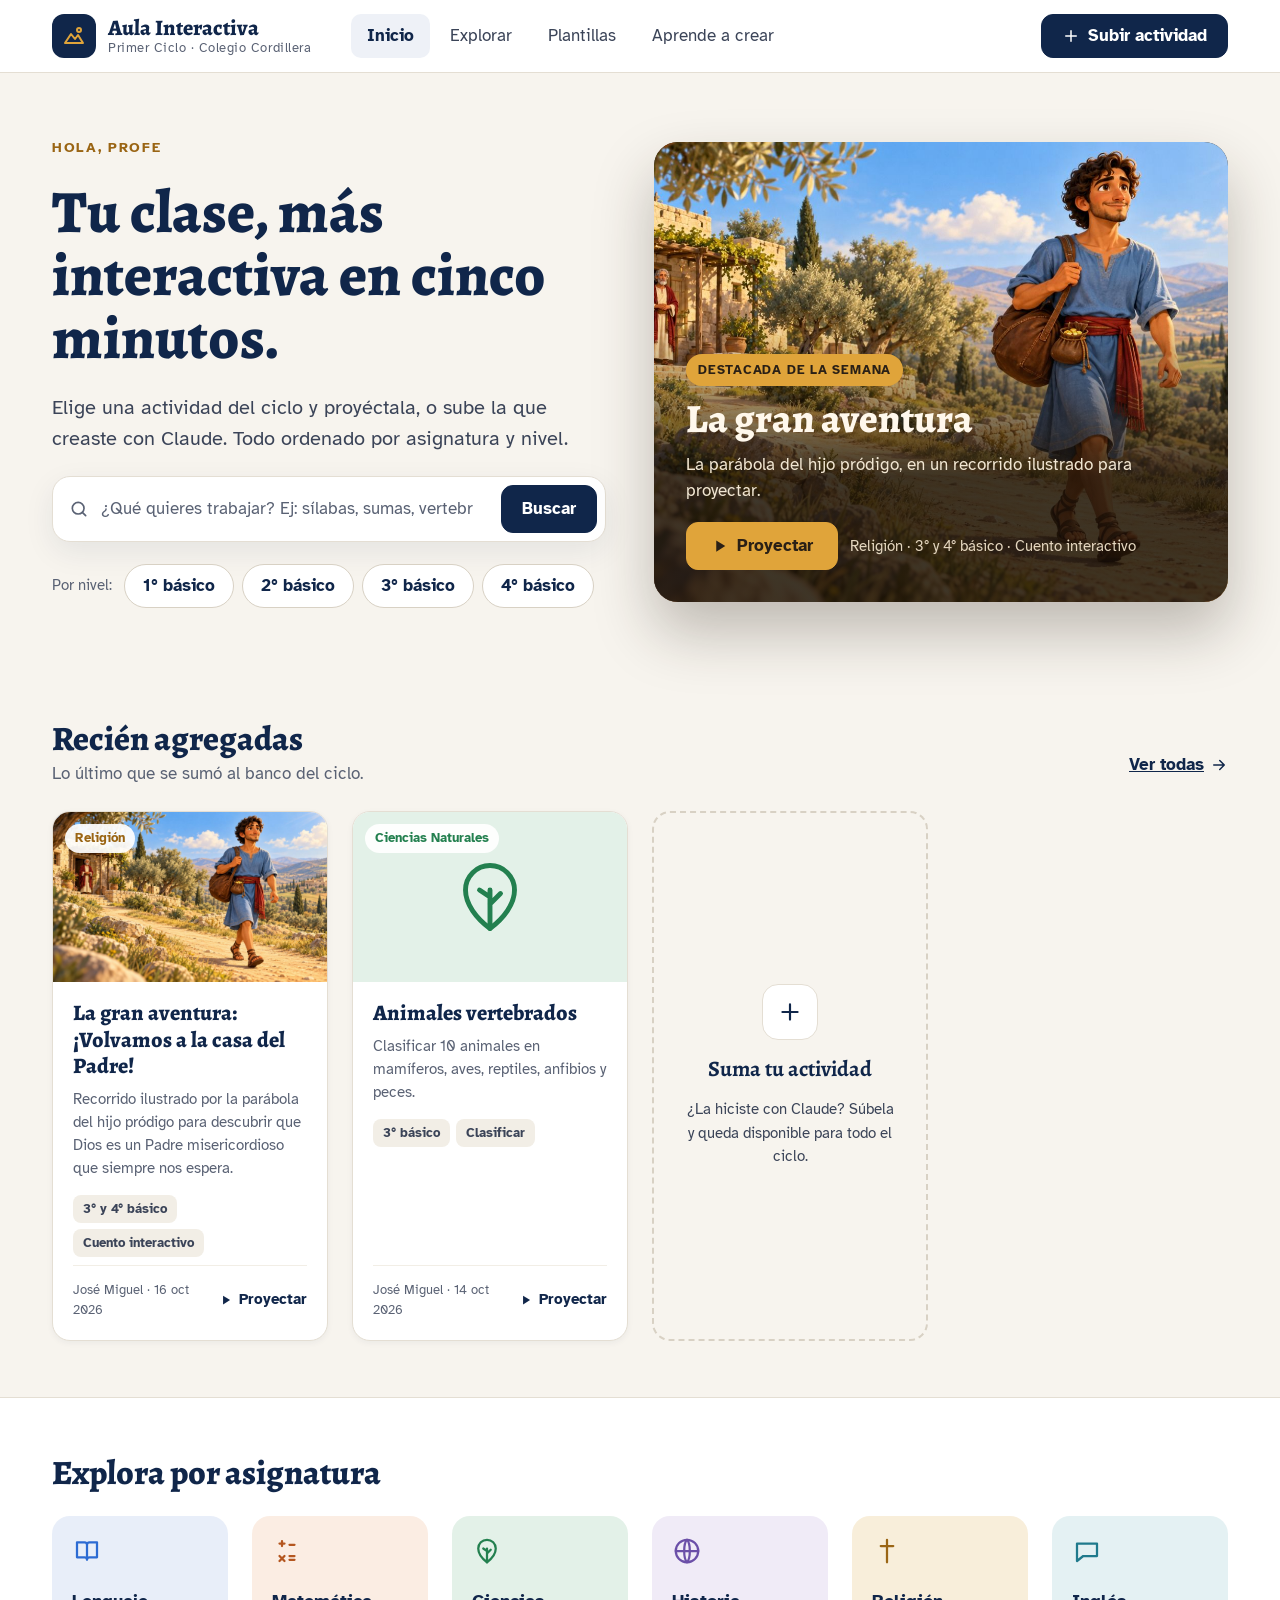
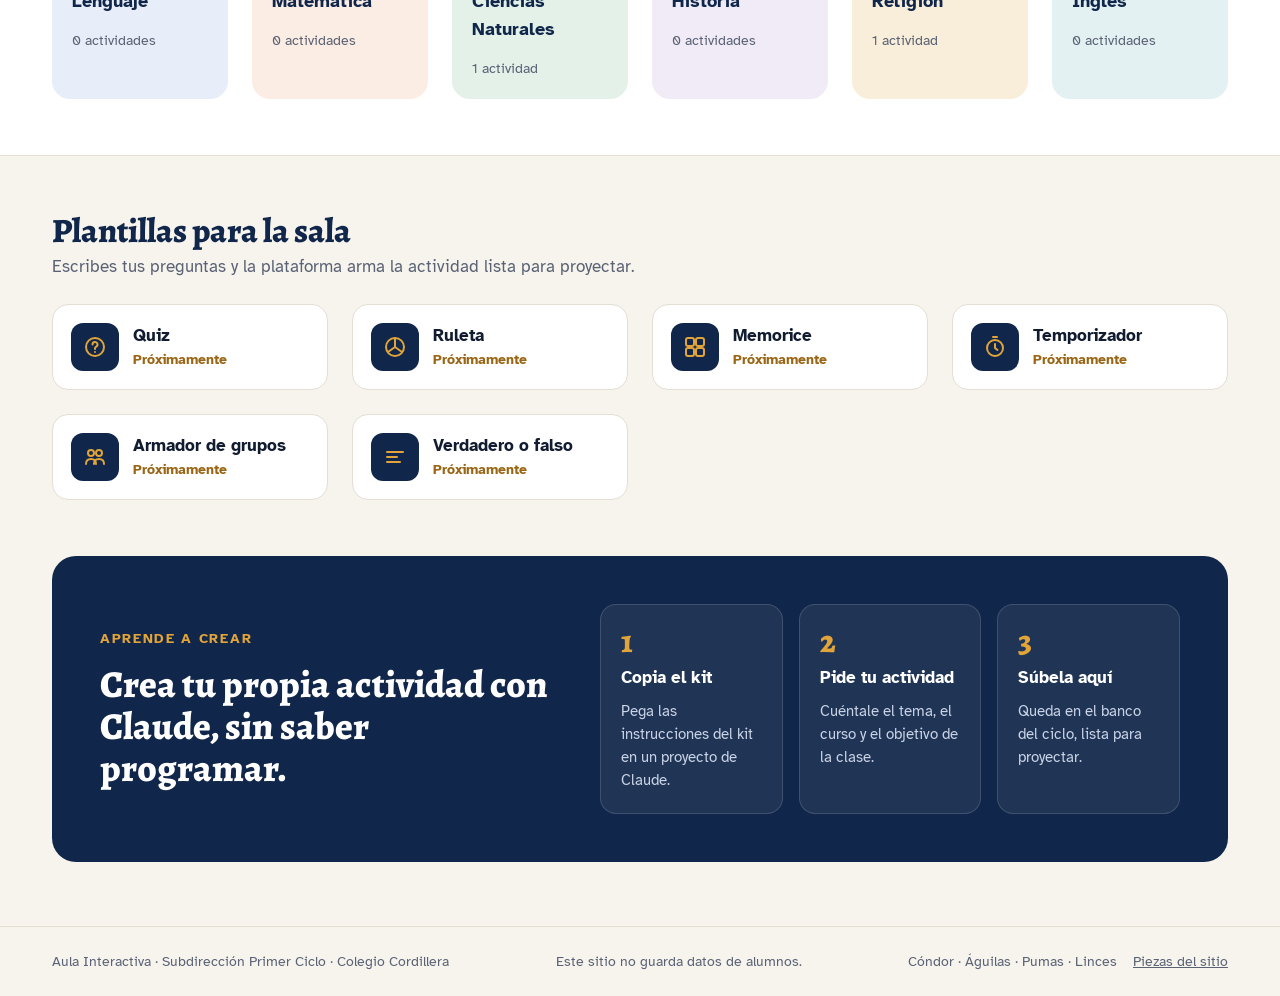
==== commit 30e9def8: "Cimientos: nueva arquitectura y diseño del sitio - Materiales en src/estilos/tokens.css; contenido e" ====
--- a/index.html
+++ b/index.html
@@ -1,178 +1,14 @@
-<!DOCTYPE html>
+<!doctype html>
 <html lang="es">
 <head>
 <meta charset="utf-8">
 <meta name="viewport" content="width=device-width, initial-scale=1">
 <title>Aula Interactiva · Primer Ciclo Cordillera</title>
-<meta name="description" content="Actividades, guías y evaluaciones del Primer Ciclo del Colegio Cordillera para proyectar en la sala.">
-<link rel="preconnect" href="https://fonts.googleapis.com">
-<link rel="preconnect" href="https://fonts.gstatic.com" crossorigin>
-<link rel="stylesheet" href="https://fonts.googleapis.com/css2?family=Bricolage+Grotesque:opsz,wght@12..96,500;12..96,700;12..96,800&family=Atkinson+Hyperlegible:wght@400;700&display=swap">
-<link rel="stylesheet" href="assets/estilos.css">
+<meta name="description" content="Actividades del Primer Ciclo del Colegio Cordillera, listas para proyectar en clase.">
+<link rel="stylesheet" href="src/estilos/sitio.css">
+<script type="module" src="src/paginas/portada/portada.js"></script>
 </head>
 <body>
-
-<header class="encabezado">
-  <div class="envoltura">
-    <a class="marca" href="index.html">
-      <span class="marca-icono"><svg width="22" height="22" viewBox="0 0 24 24" fill="currentColor" aria-hidden="true"><path d="M2 20l7-12 4 6 3-4 6 10z"></path></svg></span>
-      <span class="marca-texto"><b>Aula Interactiva</b><small>PRIMER CICLO · CORDILLERA</small></span>
-    </a>
-    <nav class="nav-principal" aria-label="Principal">
-      <a href="index.html" aria-current="page">Inicio</a>
-      <a href="catalogo.html">Explorar</a>
-      <a href="#aprende">Aprende a crear</a>
-    </nav>
-    <div class="encabezado-acciones">
-      <a class="boton-subir" href="#aprende" aria-label="Subir actividad"><svg width="16" height="16" viewBox="0 0 24 24" fill="none" stroke="currentColor" stroke-width="2.4" aria-hidden="true"><path d="M12 19V5M5 12l7-7 7 7"></path></svg><span>Subir actividad</span></a>
-    </div>
-  </div>
-</header>
-
-<main>
-<section class="hero">
-  <div class="envoltura">
-    <div class="hero-texto">
-      <div class="antetitulo">Hola, profe</div>
-      <h1>Tu clase, más interactiva en cinco minutos.</h1>
-      <p class="hero-bajada">Elige una actividad del ciclo y proyéctala. O sube la actividad que creaste con Claude.</p>
-      <form class="buscador-grande" role="search" action="catalogo.html" method="get">
-        <label for="buscar"><svg width="20" height="20" viewBox="0 0 24 24" fill="none" stroke="currentColor" stroke-width="2" aria-hidden="true"><circle cx="11" cy="11" r="7"></circle><path d="M20 20l-3.5-3.5"></path></svg><span class="visualmente-oculto">Buscar actividades</span><input id="buscar" name="q" type="search" placeholder="¿Qué quieres trabajar? Ej: sílabas, sumas, vertebrados"></label>
-        <button type="submit">Buscar</button>
-      </form>
-      <div class="atajos" id="atajos">Explora por asignatura:
-        <a href="catalogo.html?asignatura=Lenguaje">Lenguaje</a>
-        <a href="catalogo.html?asignatura=Matemática">Matemática</a>
-        <a href="catalogo.html?asignatura=Ciencias%20Naturales">Ciencias</a>
-        <a href="catalogo.html?asignatura=Religión">Religión</a>
-      </div>
-    </div>
-
-    <div class="hero-vista" aria-hidden="true">
-      <div class="vista-quiz">
-        <div class="vista-quiz-barra"><b>Quiz · Matemática 2° básico</b><span>Pregunta 3 de 8 · 0:18</span></div>
-        <div class="vista-quiz-cuerpo">
-          <div class="vista-quiz-pregunta">¿Cuánto es 7 + 5?</div>
-          <div class="vista-quiz-opciones">
-            <span style="background:#23804F">11</span>
-            <span class="correcta" style="background:#2C6BD3">12 ✓</span>
-            <span style="background:#A8681A">13</span>
-            <span style="background:#C2373B">75</span>
-          </div>
-        </div>
-      </div>
-      <div class="hero-paneles">
-        <div class="panel-oscuro" style="flex:1 1 220px">
-          <h2>PUNTAJE POR CASAS · 2°A</h2>
-          <div class="casas">
-            <div class="casa"><span>Cóndor</span><span class="casa-barra"><i style="width:86%;background:#3FB57A"></i></span><span>43</span></div>
-            <div class="casa"><span>Águilas</span><span class="casa-barra"><i style="width:72%;background:#5B95F0"></i></span><span>36</span></div>
-            <div class="casa"><span>Pumas</span><span class="casa-barra"><i style="width:64%;background:#FFFFFF"></i></span><span>32</span></div>
-            <div class="casa"><span>Linces</span><span class="casa-barra"><i style="width:58%;background:#E9585C"></i></span><span>29</span></div>
-          </div>
-        </div>
-        <div class="panel-oscuro opciones-sala" style="flex:1 1 200px">
-          <h2>OPCIONES DE SALA</h2>
-          <div><span>Lectura en voz alta</span><b>Activa</b></div>
-          <div><span>Sonidos</span><b>Activa</b></div>
-          <div><span>Temporizador</span><span style="color:#B5C3DB">20 s</span></div>
-        </div>
-      </div>
-    </div>
-  </div>
-</section>
-
-<section class="seccion envoltura" aria-labelledby="t-empezar">
-  <div class="antetitulo">Empezar</div>
-  <h2 class="titulo-seccion" id="t-empezar">¿Qué quieres hacer hoy?</h2>
-  <div class="grilla">
-    <a class="tarjeta-accion" href="catalogo.html">
-      <span class="icono-cuadro" style="background:#E3F1E9;color:#23804F"><svg width="24" height="24" viewBox="0 0 24 24" fill="none" stroke="currentColor" stroke-width="2" aria-hidden="true"><rect x="3" y="4" width="18" height="12" rx="2"></rect><path d="M12 16v4M8 20h8"></path></svg></span>
-      <h3>Proyectar una actividad</h3>
-      <span>Juegos, clasificaciones y dinámicas listas para la sala, a pantalla completa.</span>
-      <span class="pie-tarjeta" style="color:#23804F" id="cuenta-actividades">Ver actividades →</span>
-    </a>
-    <div class="tarjeta-accion pronto">
-      <span class="icono-cuadro" style="background:#E4EDFB;color:#2C6BD3"><svg width="24" height="24" viewBox="0 0 24 24" fill="none" stroke="currentColor" stroke-width="2" aria-hidden="true"><path d="M6 2h9l5 5v15H6z"></path><path d="M14 2v6h6M9 13h8M9 17h6"></path></svg></span>
-      <h3>Armar una guía</h3>
-      <span>Ejercitación, comprensión lectora, trazos y rúbricas. Sale en PDF y Docs.</span>
-      <span class="pie-tarjeta etiqueta-pronto">Próximamente</span>
-    </div>
-    <div class="tarjeta-accion pronto">
-      <span class="icono-cuadro" style="background:#FAE7E7;color:#C2373B"><svg width="24" height="24" viewBox="0 0 24 24" fill="none" stroke="currentColor" stroke-width="2" aria-hidden="true"><path d="M9 11l3 3 8-8"></path><path d="M20 12v7a2 2 0 01-2 2H6a2 2 0 01-2-2V5a2 2 0 012-2h9"></path></svg></span>
-      <h3>Crear una evaluación</h3>
-      <span>Pruebas con pauta, puntaje y nivel de logro por alumno.</span>
-      <span class="pie-tarjeta etiqueta-pronto">Próximamente</span>
-    </div>
-    <a class="tarjeta-accion oscura" href="#aprende">
-      <span class="icono-cuadro" style="background:rgba(255,255,255,0.12);color:#FFFFFF"><svg width="24" height="24" viewBox="0 0 24 24" fill="none" stroke="currentColor" stroke-width="2" aria-hidden="true"><path d="M8 9l-4 3 4 3M16 9l4 3-4 3M14 5l-4 14"></path></svg></span>
-      <h3>Subir mi actividad</h3>
-      <span>¿La hiciste con Claude? Compártela con el ciclo en formato HTML.</span>
-      <span class="pie-tarjeta">Cómo subirla →</span>
-    </a>
-  </div>
-</section>
-
-<section class="seccion envoltura" aria-labelledby="t-nuevo" style="padding-top:48px">
-  <div class="seccion-cabeza">
-    <div><div class="antetitulo">Banco del ciclo</div><h2 class="titulo-seccion" id="t-nuevo">Lo más nuevo</h2></div>
-    <a href="catalogo.html">Ver todo el banco →</a>
-  </div>
-  <div class="grilla" id="lo-nuevo" aria-live="polite"></div>
-</section>
-
-<section class="aprende envoltura" id="aprende" aria-labelledby="t-aprende">
-  <div class="aprende-caja">
-    <div class="aprende-texto">
-      <div class="antetitulo">Aprende a crear</div>
-      <h2 id="t-aprende">Haz tu propia actividad con Claude</h2>
-      <p>Tu actividad puede salir con el estilo de la plataforma, funcionar en proyector, computador, tablet y celular, y más adelante guardar resultados.</p>
-      <ol class="pasos">
-        <li><span>1</span><span><strong>Pídela a Claude.</strong><br><small>Di qué tema, qué curso y qué tipo de actividad quieres.</small></span></li>
-        <li><span>2</span><span><strong>Pruébala y ajústala.</strong><br><small>Pídele cambios hasta que quede como la quieres.</small></span></li>
-        <li><span>3</span><span><strong>Envíala a Subdirección Primer Ciclo.</strong><br><small>La revisamos y la publicamos en el banco del ciclo. Pronto podrás subirla tú mismo desde aquí.</small></span></li>
-      </ol>
-      <div class="botones">
-        <a class="boton principal" href="catalogo.html">Ver actividades de ejemplo</a>
-      </div>
-    </div>
-    <div class="aprende-chat" aria-label="Ejemplo de conversación con Claude">
-      <div class="burbuja profe">Haz una actividad para Aula Interactiva sobre los animales vertebrados, 3° básico, para clasificar.</div>
-      <div class="burbuja claude">Listo. Hice 10 tarjetas de animales para ordenar en mamíferos, aves, reptiles, anfibios y peces, con lectura en voz alta y registro de puntaje.</div>
-      <div class="archivo-listo"><span><svg width="18" height="18" viewBox="0 0 24 24" fill="none" stroke="currentColor" stroke-width="2" aria-hidden="true"><path d="M8 9l-4 3 4 3M16 9l4 3-4 3"></path></svg></span><span><strong>vertebrados-3basico.html</strong><br><span style="color:#556178">Listo para subir</span></span></div>
-    </div>
-  </div>
-</section>
-</main>
-
-<footer class="pie">
-  <div class="pie-casas" aria-hidden="true"><span style="background:#23804F"></span><span style="background:#2C6BD3"></span><span style="background:#FFFFFF"></span><span style="background:#C2373B"></span></div>
-  <div class="envoltura">
-    <span><strong>Aula Interactiva</strong> · Subdirección Primer Ciclo · Colegio Cordillera</span>
-    <span>Este sitio no guarda datos de alumnos.</span>
-  </div>
-</footer>
-
-<script src="assets/app.js"></script>
-<script>
-(function () {
-  var cont = document.getElementById('lo-nuevo');
-  Aula.cargarCatalogo().then(function (lista) {
-    var n = lista.length;
-    document.getElementById('cuenta-actividades').textContent =
-      n ? (n === 1 ? '1 actividad →' : n + ' actividades →') : 'Ver actividades →';
-    if (!n) {
-      cont.innerHTML = '<div class="vacio"><strong>Aún no hay actividades publicadas</strong>Pronto aparecerán aquí las del ciclo.</div>';
-      return;
-    }
-    lista.slice().sort(function (a, b) { return String(b.fecha || '').localeCompare(String(a.fecha || '')); })
-      .slice(0, 4)
-      .forEach(function (a) { cont.appendChild(Aula.crearTarjeta(a)); });
-  }).catch(function () {
-    cont.innerHTML = '<div class="vacio"><strong>No se pudieron cargar las actividades</strong>Revisa tu conexión y vuelve a intentarlo.</div>';
-  });
-  Aula.revisarEnlace();
-})();
-</script>
+<noscript>Aula Interactiva necesita JavaScript activado para funcionar.</noscript>
 </body>
 </html>
--- a/src/estilos/sitio.css
+++ b/src/estilos/sitio.css
@@ -0,0 +1,30 @@
+/* ==========================================================
+   HOJA DE ESTILOS PRINCIPAL
+   Es la única que cargan las páginas. Solo junta las demás, en orden:
+   1. tipografías  2. materiales  3. base  4. piezas  5. páginas
+   Al crear una pieza o página nueva, agrega aquí su archivo .css.
+   ========================================================== */
+
+@import url('https://fonts.googleapis.com/css2?family=Alegreya:ital,wght@0,600;0,700;0,800;1,600&family=Atkinson+Hyperlegible:wght@400;700&family=Baloo+2:wght@700;800&display=swap');
+
+@import url('tokens.css');
+@import url('base.css');
+
+/* Piezas */
+@import url('../componentes/boton/boton.css');
+@import url('../componentes/etiqueta/etiqueta.css');
+@import url('../componentes/encabezado/encabezado.css');
+@import url('../componentes/pie/pie.css');
+@import url('../componentes/buscador/buscador.css');
+@import url('../componentes/estado-vacio/estado-vacio.css');
+@import url('../componentes/tarjeta-actividad/tarjeta-actividad.css');
+@import url('../componentes/tarjeta-asignatura/tarjeta-asignatura.css');
+@import url('../componentes/marco-actividad/marco-actividad.css');
+@import url('../componentes/puntaje-casas/puntaje-casas.css');
+@import url('../componentes/temporizador/temporizador.css');
+
+/* Páginas */
+@import url('../paginas/portada/portada.css');
+@import url('../paginas/explorar/explorar.css');
+@import url('../paginas/sala/sala.css');
+@import url('../paginas/piezas/piezas.css');
